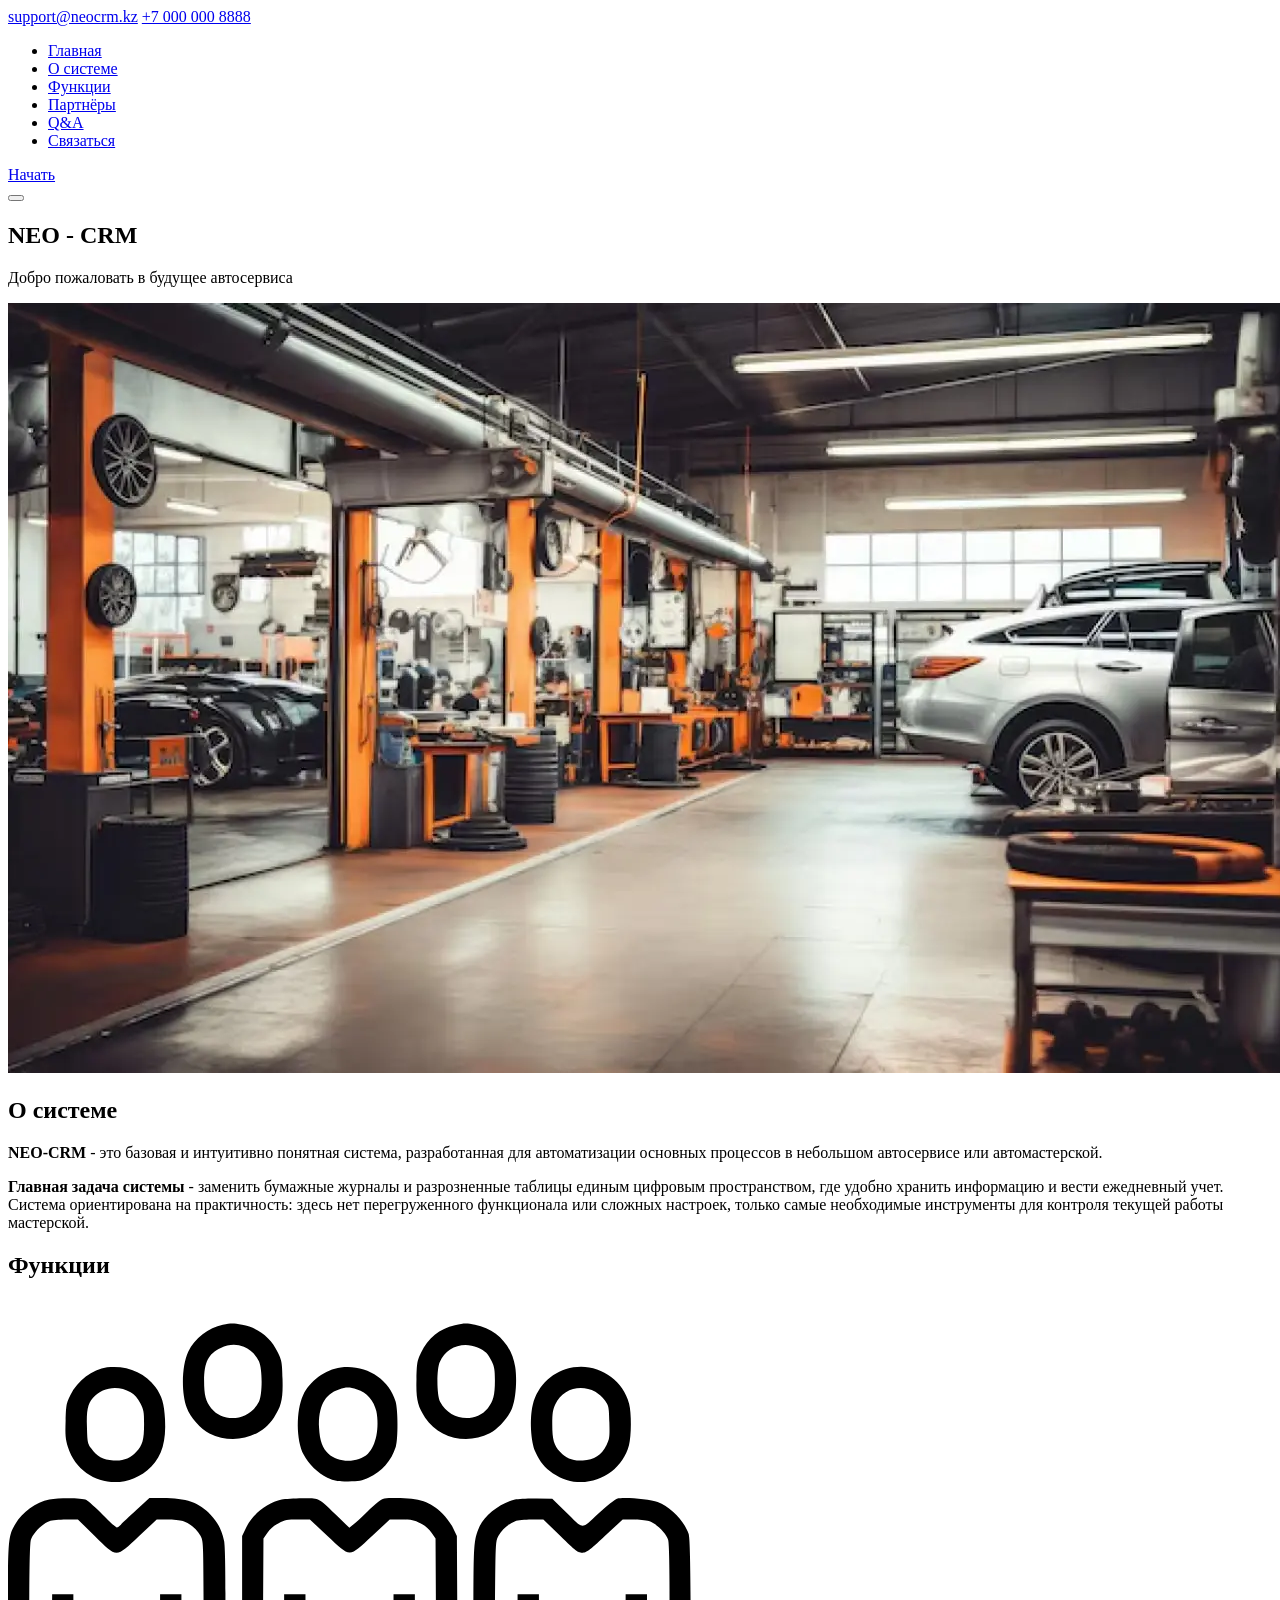
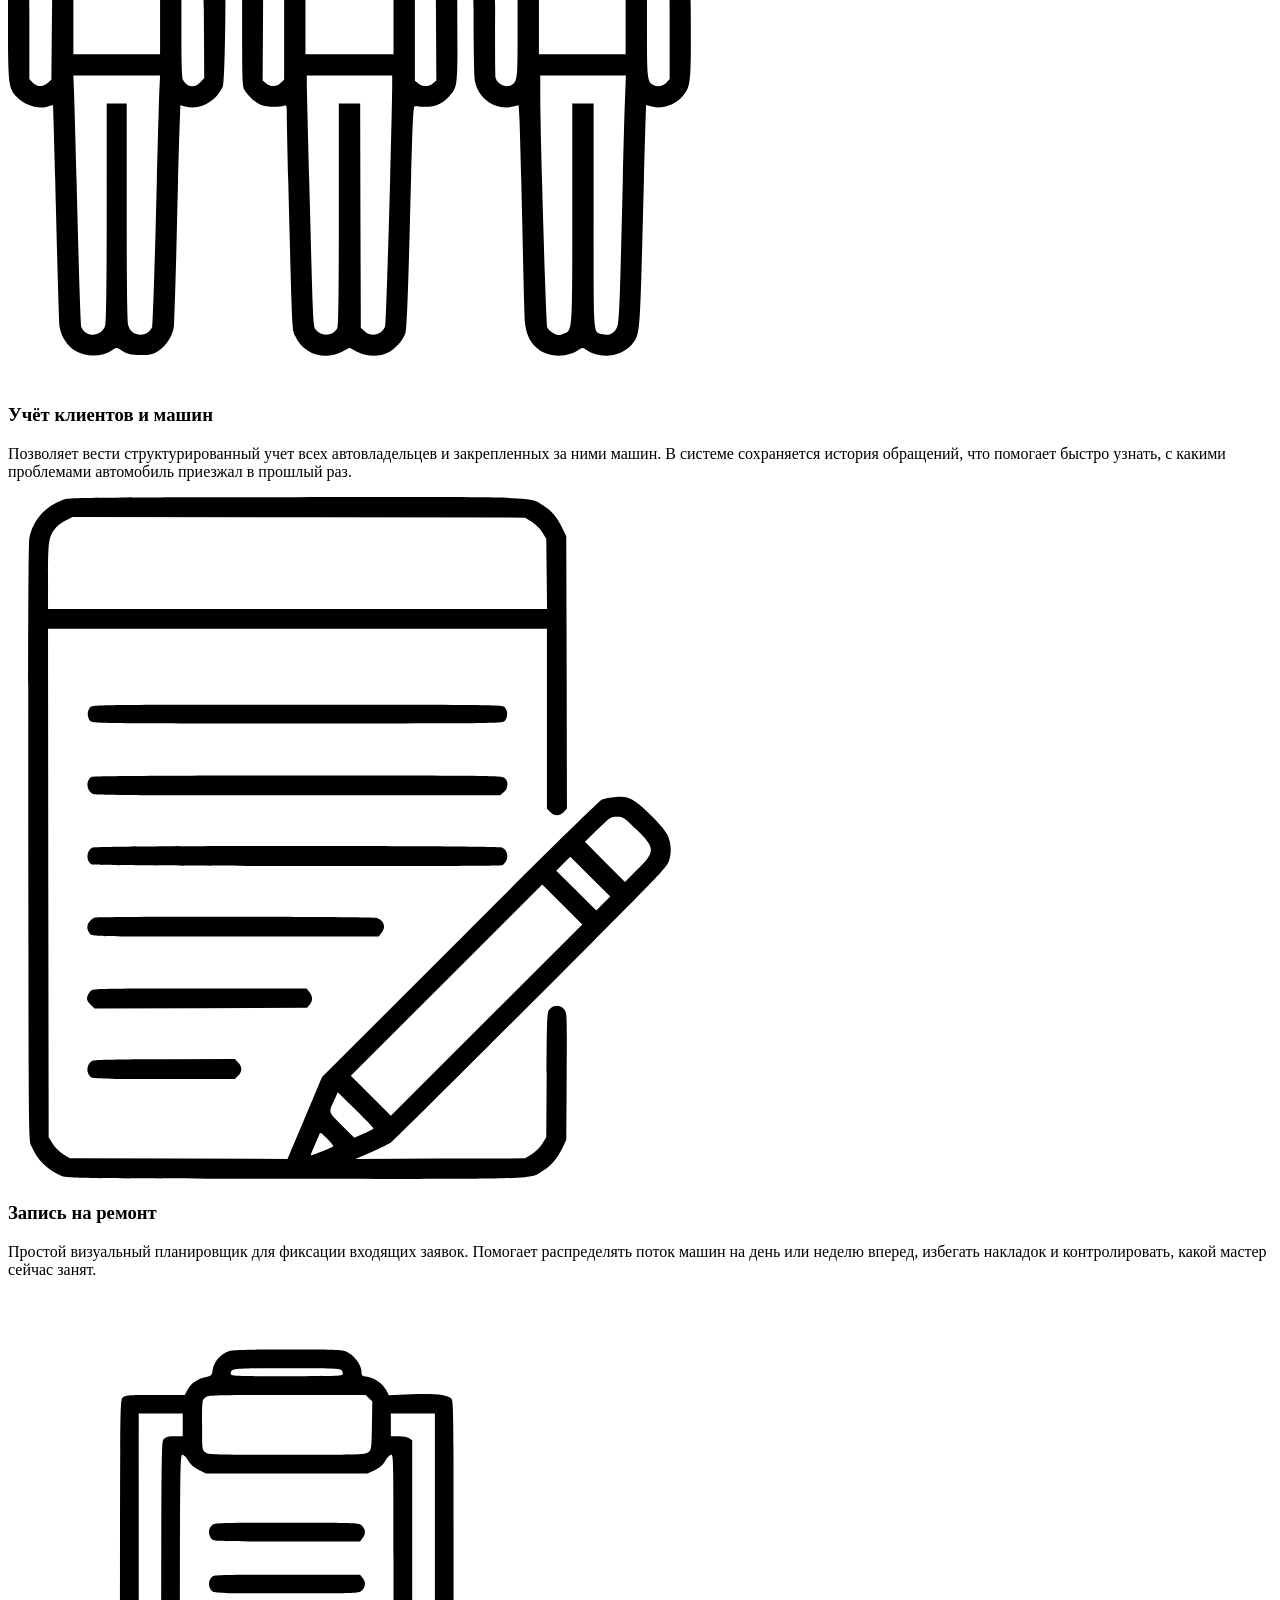
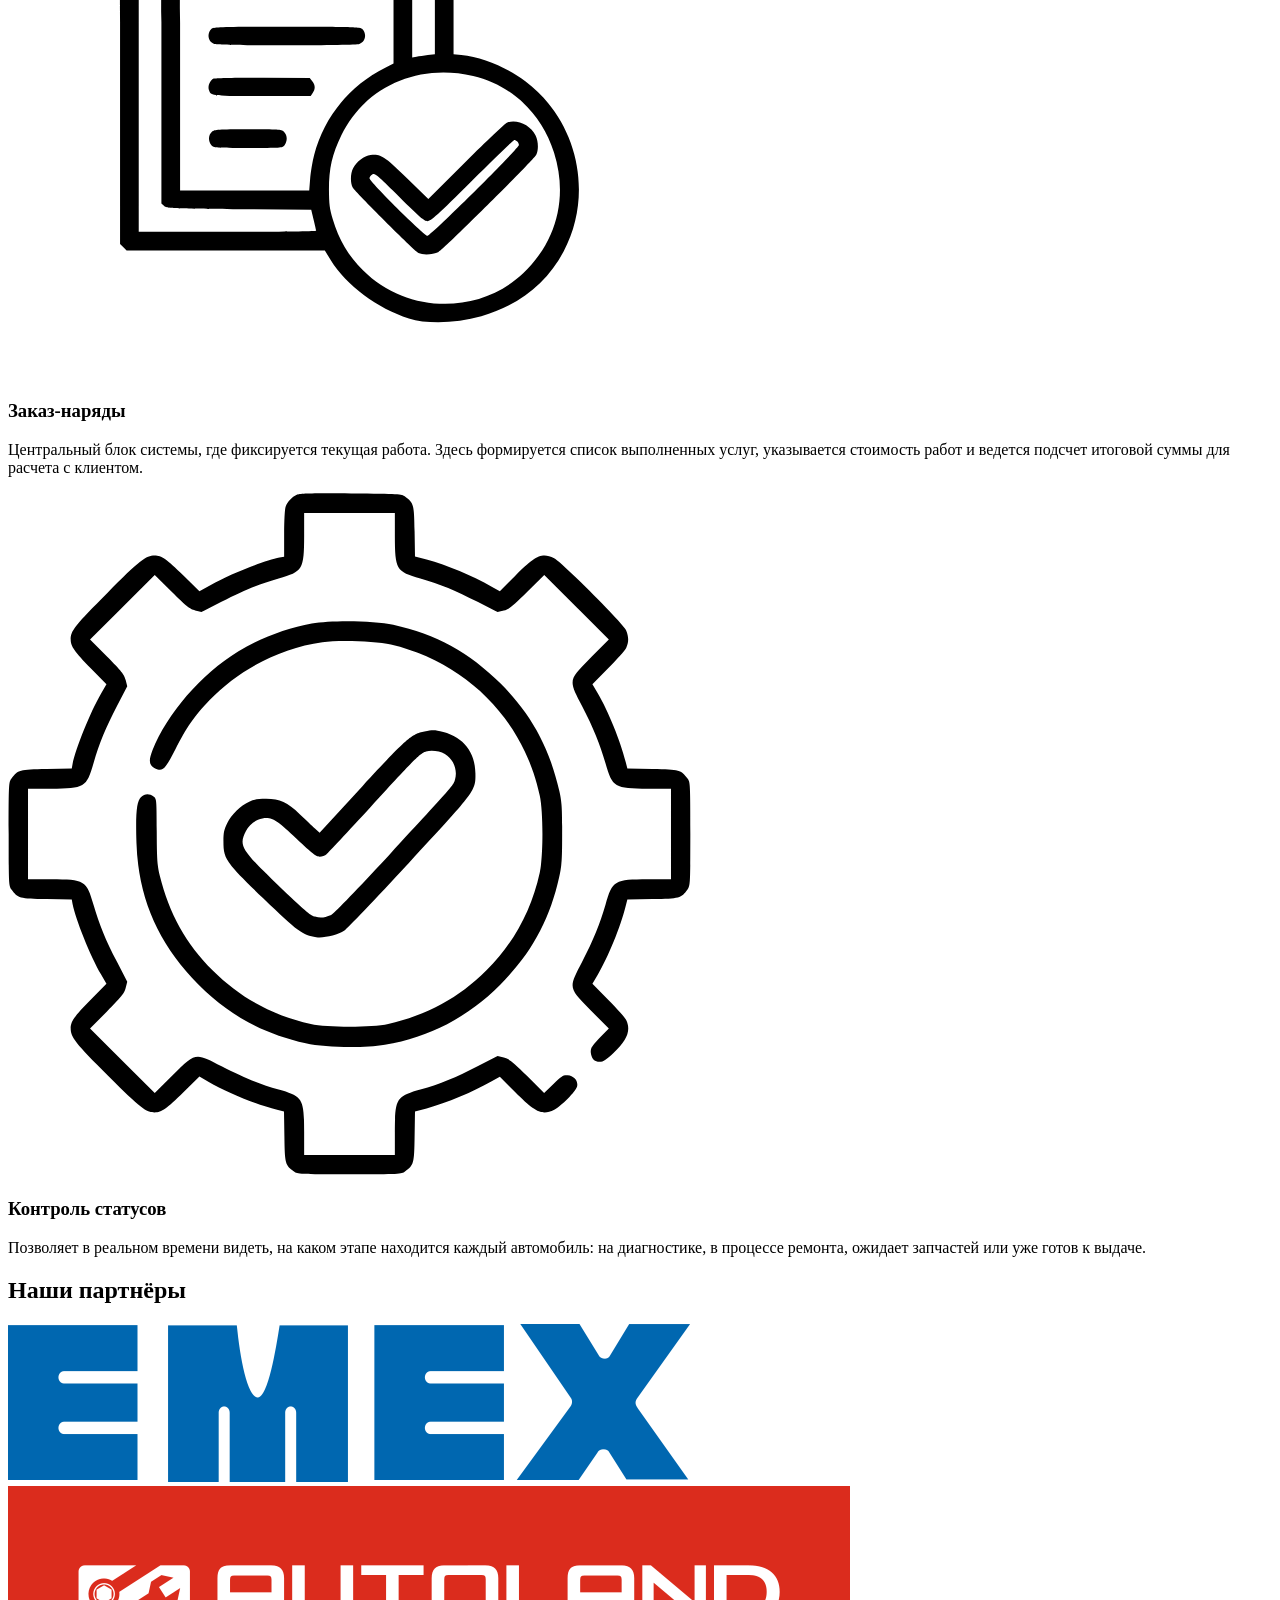
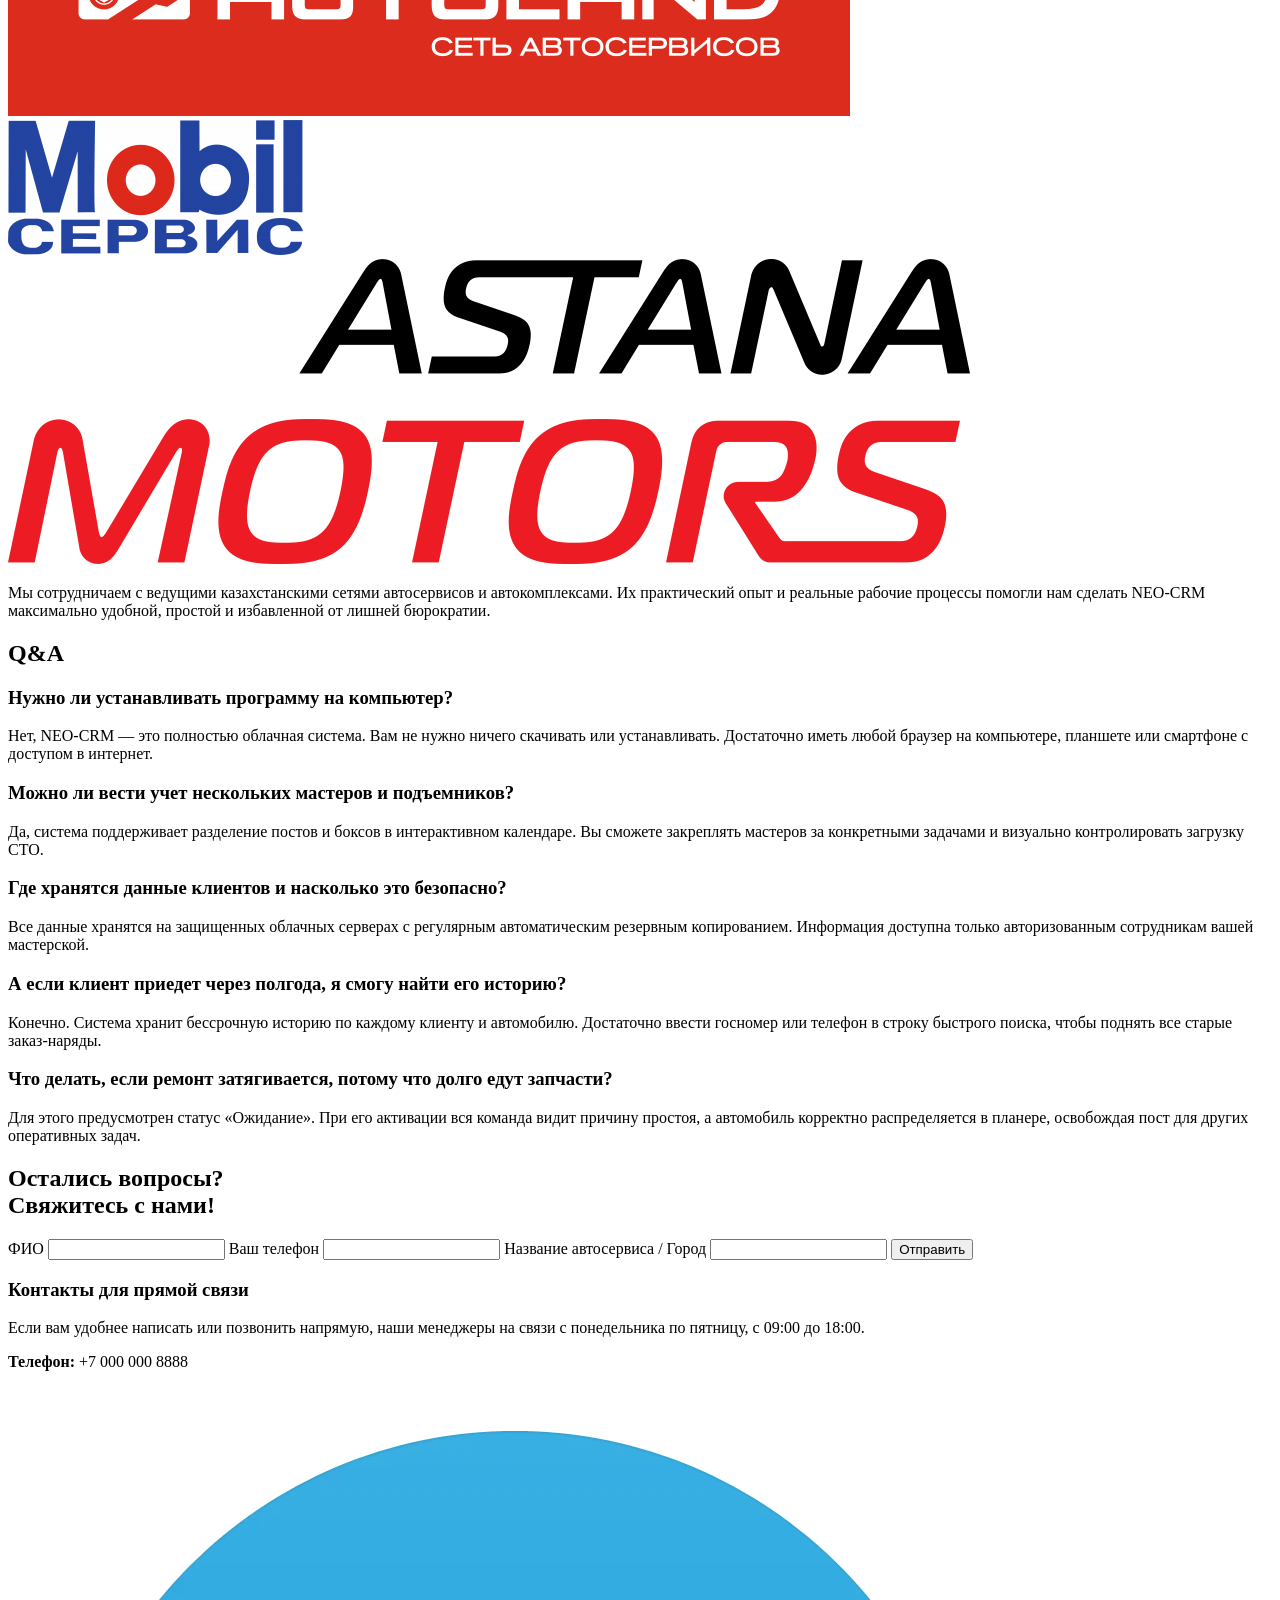
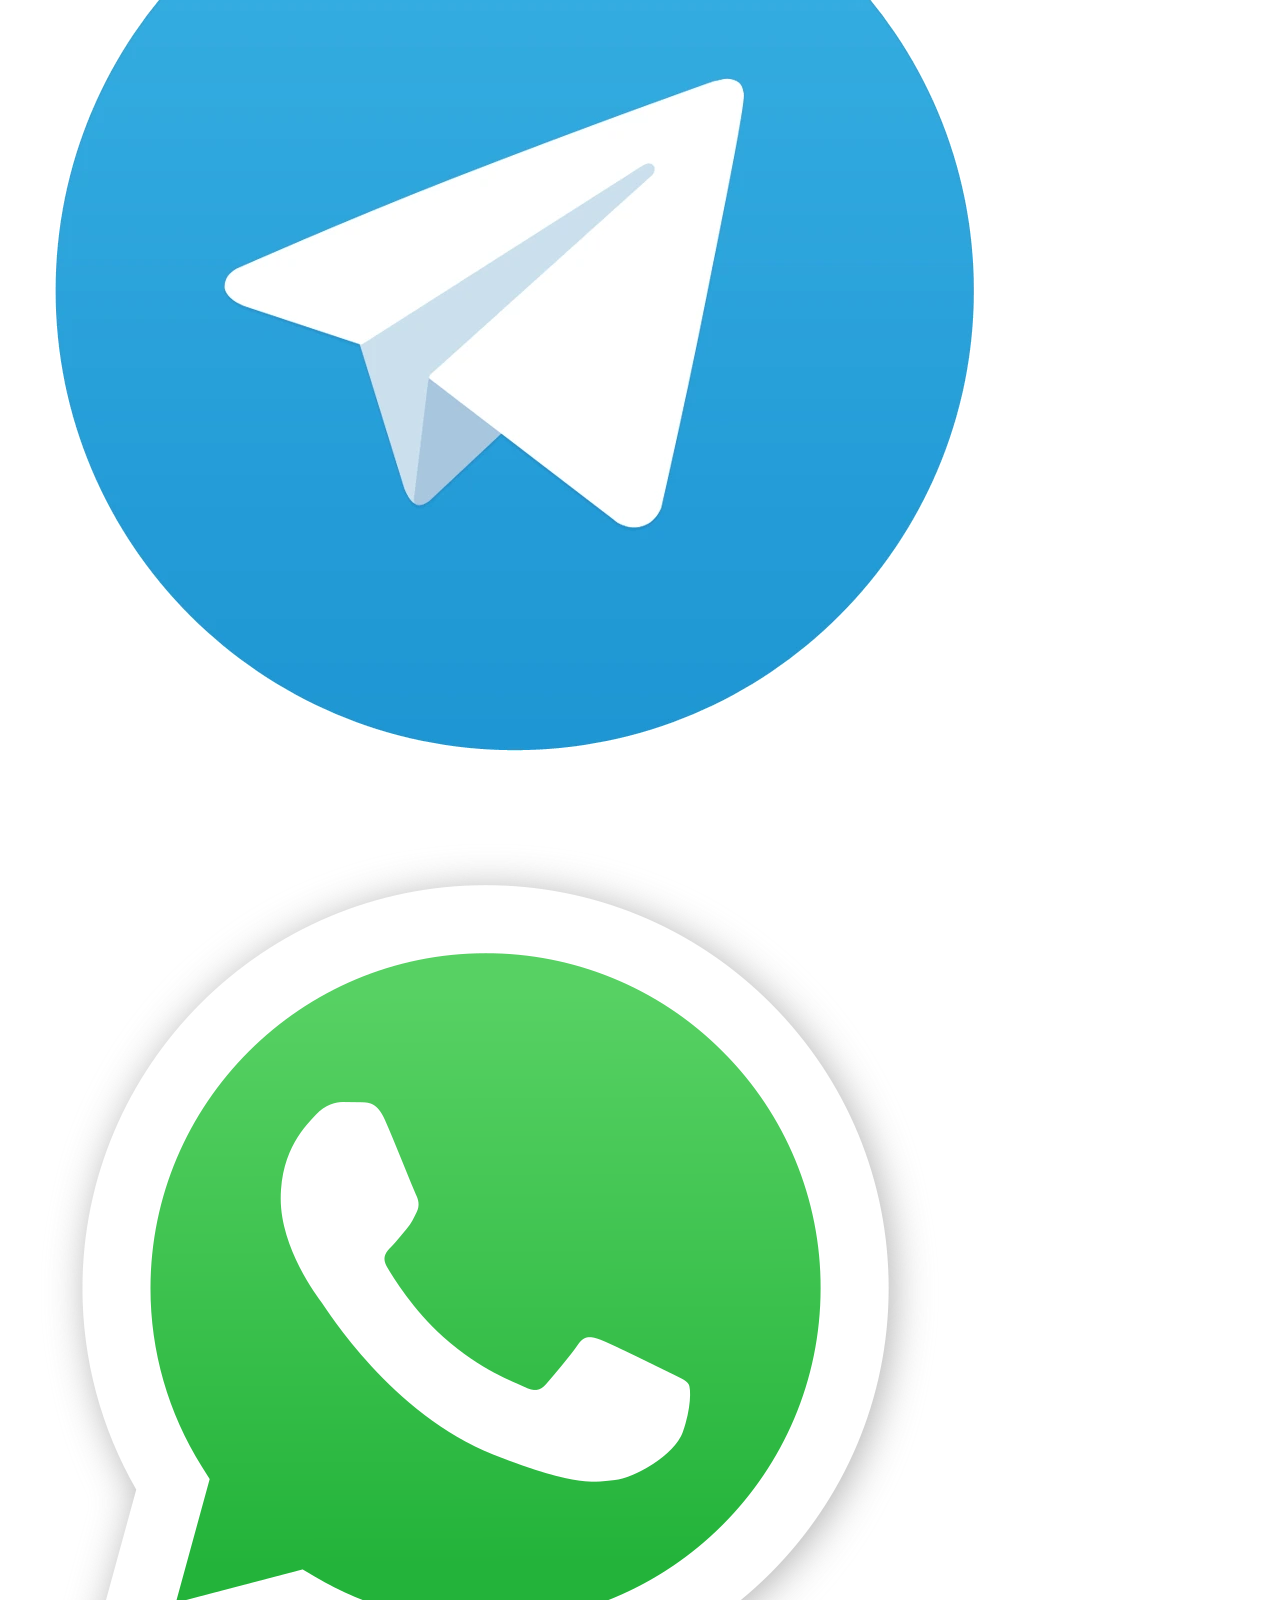
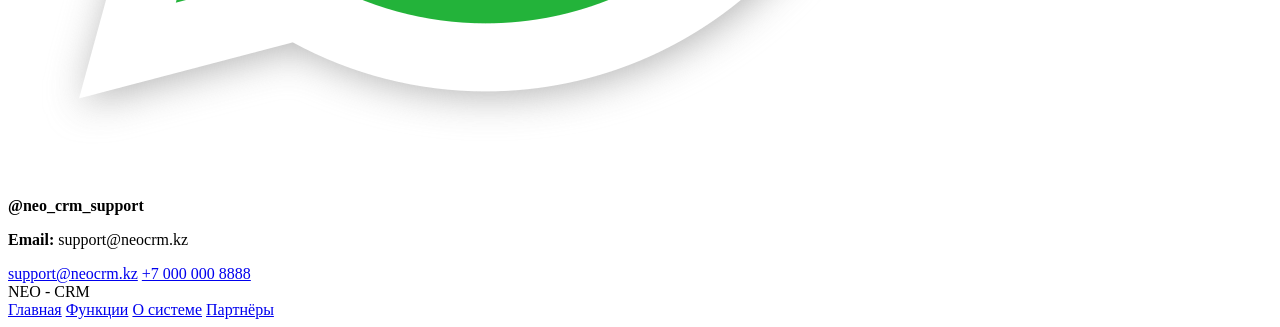
==== index.html @ f83afd7a "HTML-разметка главной страницы" ====
<!DOCTYPE html>
<html lang="ru">
<head>
    <meta charset="UTF-8">
    <meta name="viewport" content="width=device-width, initial-scale=1.0">
    <title>NEO-CRM - Система для автосервиса</title>

</head>
<body class="page">
    
    <header class="header">
        <div class="container header__container">
            <div class="header__contacts">
                <a href="mailto:support@neocrm.kz" class="header__link">support@neocrm.kz</a>
                <a href="tel:+70000008888" class="header__link">+7 000 000 8888</a>
            </div>
            
            <nav class="header__nav">
                <ul class="header__nav-list">
                    <li class="header__nav-item"><a href="#home" class="header__nav-link">Главная</a></li>
                    <li class="header__nav-item"><a href="#about" class="header__nav-link">О системе</a></li>
                    <li class="header__nav-item"><a href="#features" class="header__nav-link">Функции</a></li>
                    <li class="header__nav-item"><a href="#partners" class="header__nav-link">Партнёры</a></li>
                    <li class="header__nav-item"><a href="#faq" class="header__nav-link header__nav-link--active">Q&A</a></li>
                    <li class="header__nav-item"><a href="#contact" class="header__nav-link header__nav-link--active">Связаться</a></li>
                </ul>
            </nav>
            
            <div class="header__action">
                <a href="crm.html" class="button button--primary">Начать</a>
            </div>

            <button class="header__burger" type="button" aria-label="Открыть меню">
                <span class="header__burger-line"></span>
            </button>
        </div>
    </header>

    <main class="main">
        <section id="home" class="hero">
            <div class="hero__wrapper container grid">
                <div class="hero__content">
                    <h1 class="hero__title">NEO - CRM</h1>
                    <p class="hero__subtitle">Добро пожаловать в будущее автосервиса</p>
                </div>
                <div class="hero__image-wrapper">
                    <img src="img/autoservice-image.webp" alt="Интерьер автосервиса" class="hero__image" loading="lazy">
                </div>
            </div>
        </section>

        <section id="about" class="about">
            <div class="container grid">
                <div class="about__content">
                    <h2 class="about__title">О системе</h2>
                    <p class="about__text">
                        <strong>NEO-CRM</strong> - это базовая и интуитивно понятная система, разработанная для автоматизации основных процессов в небольшом автосервисе или автомастерской.
                    </p>
                    <p class="about__text">
                        <strong>Главная задача системы</strong> - заменить бумажные журналы и разрозненные таблицы единым цифровым пространством, где удобно хранить информацию и вести ежедневный учет. Система ориентирована на практичность: здесь нет перегруженного функционала или сложных настроек, только самые необходимые инструменты для контроля текущей работы мастерской.
                    </p>
                </div>
            </div>
        </section>

        <section id="features" class="features">
            <div class="features__header">
                <div class="container grid">
                    <h2 class="features__title">Функции</h2>
                </div>
            </div>
            <div class="features__body">
                <div class="container grid">
                    <div class="features__grid">
                        
                        <article class="feature-card">
                            <div class="feature-card__icon-wrapper">
                                <img src="/img/clients.svg" alt="Иконка клиентов" class="feature-card__icon" loading="lazy">
                            </div>
                            <div class="feature-card__info">
                                <h3 class="feature-card__title">Учёт клиентов и машин</h3>
                                <p class="feature-card__text">Позволяет вести структурированный учет всех автовладельцев и закрепленных за ними машин. В системе сохраняется история обращений, что помогает быстро узнать, с какими проблемами автомобиль приезжал в прошлый раз.</p>
                            </div>
                        </article>

                        <article class="feature-card">
                            <div class="feature-card__icon-wrapper">
                                <img src="/img/sign.svg" alt="Иконка записи" class="feature-card__icon" loading="lazy">
                            </div>
                            <div class="feature-card__info">
                                <h3 class="feature-card__title">Запись на ремонт</h3>
                                <p class="feature-card__text">Простой визуальный планировщик для фиксации входящих заявок. Помогает распределять поток машин на день или неделю вперед, избегать накладок и контролировать, какой мастер сейчас занят.</p>
                            </div>
                        </article>

                        <article class="feature-card">
                            <div class="feature-card__icon-wrapper">
                                <img src="/img/order.svg" alt="Иконка документов" class="feature-card__icon" loading="lazy">
                            </div>
                            <div class="feature-card__info">
                                <h3 class="feature-card__title">Заказ-наряды</h3>
                                <p class="feature-card__text">Центральный блок системы, где фиксируется текущая работа. Здесь формируется список выполненных услуг, указывается стоимость работ и ведется подсчет итоговой суммы для расчета с клиентом.</p>
                            </div>
                        </article>

                        <article class="feature-card">
                            <div class="feature-card__icon-wrapper">
                                <img src="/img/control.svg" alt="Иконка статусов" class="feature-card__icon" loading="lazy">
                            </div>
                            <div class="feature-card__info">
                                <h3 class="feature-card__title">Контроль статусов</h3>
                                <p class="feature-card__text">Позволяет в реальном времени видеть, на каком этапе находится каждый автомобиль: на диагностике, в процессе ремонта, ожидает запчастей или уже готов к выдаче.</p>
                            </div>
                        </article>

                    </div>
                </div>
            </div>
        </section>

        <section id="partners" class="partners">
            <div class="container grid">
                <div class="partners__content">
                    <h2 class="partners__title">Наши партнёры</h2>
                    <div class="partners__logos">
                        <div class="partners__logo-wrapper">
                            <img src="img/emex_logo.webp" alt="EMEX" class="partners__logo" loading="lazy">
                        </div>
                        <div class="partners__logo-wrapper">
                            <img src="img/autoland_logo.webp" alt="AUTOLAND" class="partners__logo" loading="lazy">
                        </div>
                        <div class="partners__logo-wrapper">
                            <img src="img/mobil_logo.webp" alt="Mobil Сервис" class="partners__logo" loading="lazy">
                        </div>
                        <div class="partners__logo-wrapper">
                            <img src="img/astana_logo.webp" alt="Astana Motors" class="partners__logo" loading="lazy">
                        </div>
                    </div>
                    <p class="partners__text">Мы сотрудничаем с ведущими казахстанскими сетями автосервисов и автокомплексами. Их практический опыт и реальные рабочие процессы помогли нам сделать NEO-CRM максимально удобной, простой и избавленной от лишней бюрократии.</p>
                </div>
            </div>
        </section>

        <section id="faq" class="faq">
            <div class="container grid">
                <aside class="faq__sidebar">
                    <h2 class="faq__title">Q&A</h2>
                </aside>
                <div class="faq__content">
                    <div class="faq__list">
                        
                        <article class="faq-item">
                            <div class="faq-item__trigger">
                                <h3 class="faq-item__question">Нужно ли устанавливать программу на компьютер?</h3>
                                <span class="faq-item__icon"></span>
                            </div>
                            <div class="faq-item__answer-wrapper">
                                <p class="faq-item__answer">Нет, NEO-CRM — это полностью облачная система. Вам не нужно ничего скачивать или устанавливать. Достаточно иметь любой браузер на компьютере, планшете или смартфоне с доступом в интернет.</p>
                            </div>
                        </article>

                        <article class="faq-item">
                            <div class="faq-item__trigger">
                                <h3 class="faq-item__question">Можно ли вести учет нескольких мастеров и подъемников?</h3>
                                <span class="faq-item__icon"></span>
                            </div>
                            <div class="faq-item__answer-wrapper">
                                <p class="faq-item__answer">Да, система поддерживает разделение постов и боксов в интерактивном календаре. Вы сможете закреплять мастеров за конкретными задачами и визуально контролировать загрузку СТО.</p>
                            </div>
                        </article>

                        <article class="faq-item">
                            <div class="faq-item__trigger">
                                <h3 class="faq-item__question">Где хранятся данные клиентов и насколько это безопасно?</h3>
                                <span class="faq-item__icon"></span>
                            </div>
                            <div class="faq-item__answer-wrapper">
                                <p class="faq-item__answer">Все данные хранятся на защищенных облачных серверах с регулярным автоматическим резервным копированием. Информация доступна только авторизованным сотрудникам вашей мастерской.</p>
                            </div>
                        </article>

                        <article class="faq-item">
                            <div class="faq-item__trigger">
                                <h3 class="faq-item__question">А если клиент приедет через полгода, я смогу найти его историю?</h3>
                                <span class="faq-item__icon"></span>
                            </div>
                            <div class="faq-item__answer-wrapper">
                                <p class="faq-item__answer">Конечно. Система хранит бессрочную историю по каждому клиенту и автомобилю. Достаточно ввести госномер или телефон в строку быстрого поиска, чтобы поднять все старые заказ-наряды.</p>
                            </div>
                        </article>

                        <article class="faq-item">
                            <div class="faq-item__trigger">
                                <h3 class="faq-item__question">Что делать, если ремонт затягивается, потому что долго едут запчасти?</h3>
                                <span class="faq-item__icon"></span>
                            </div>
                            <div class="faq-item__answer-wrapper">
                                <p class="faq-item__answer">Для этого предусмотрен статус «Ожидание». При его активации вся команда видит причину простоя, а автомобиль корректно распределяется в планере, освобождая пост для других оперативных задач.</p>
                            </div>
                        </article>

                    </div>
                </div>
            </div>
        </section>

        <section id="contact" class="contact">
            <div class="container grid">
                <div class="contact__form-wrapper">
                    <h2 class="contact__title">Остались вопросы?<br>Свяжитесь с нами!</h2>
                    <form class="form" action="#" method="POST">
                        <label class="form__label">
                            <span class="form__label-text">ФИО</span>
                            <input type="text" class="form__input" name="name" required>
                        </label>
                        <label class="form__label">
                            <span class="form__label-text">Ваш телефон</span>
                            <input type="tel" class="form__input" name="phone" required>
                        </label>
                        <label class="form__label">
                            <span class="form__label-text">Название автосервиса / Город</span>
                            <input type="text" class="form__input" name="company" required>
                        </label>
                        <button class="button button--submit" type="submit">Отправить</button>
                    </form>
                </div>
                <aside class="contact__info">
                    <h3 class="contact__info-title">Контакты для прямой связи</h3>
                    <p class="contact__info-text">Если вам удобнее написать или позвонить напрямую, наши менеджеры на связи с понедельника по пятницу, с 09:00 до 18:00.</p>
                    
                    <div class="contact__details">
                        <p class="contact__detail-item"><strong>Телефон:</strong> +7 000 000 8888</p>
                        <div class="contact__socials">
                            <div class="contact__social-icon-wrapper">
                                <img src="img/telegram_logo.webp" alt="Telegram" class="contact__social-icon" loading="lazy">
                            </div>
                            <div class="contact__social-icon-wrapper">
                                <img src="img/whatsapp_logo.webp" alt="WhatsApp" class="contact__social-icon" loading="lazy">
                            </div>
                        </div>
                        <p class="contact__detail-item"><strong>@neo_crm_support</strong></p>
                        <p class="contact__detail-item mt-custom"><strong>Email:</strong> support@neocrm.kz</p>
                    </div>
                </aside>
            </div>
        </section>
    </main>

    <footer class="footer">
        <div class="container footer__container">
            <div class="footer__contacts">
                <a href="mailto:support@neocrm.kz" class="footer__link">support@neocrm.kz</a>
                <a href="tel:+70000008888" class="footer__link">+7 000 000 8888</a>
            </div>
            <div class="footer__logo">
                NEO - CRM
            </div>
            <nav class="footer__nav">
                <a href="#home" class="footer__nav-link">Главная</a>
                <a href="#features" class="footer__nav-link">Функции</a>
                <a href="#about" class="footer__nav-link">О системе</a>
                <a href="#partners" class="footer__nav-link">Партнёры</a>
            </nav>
        </div>
    </footer>


</body>
</html>
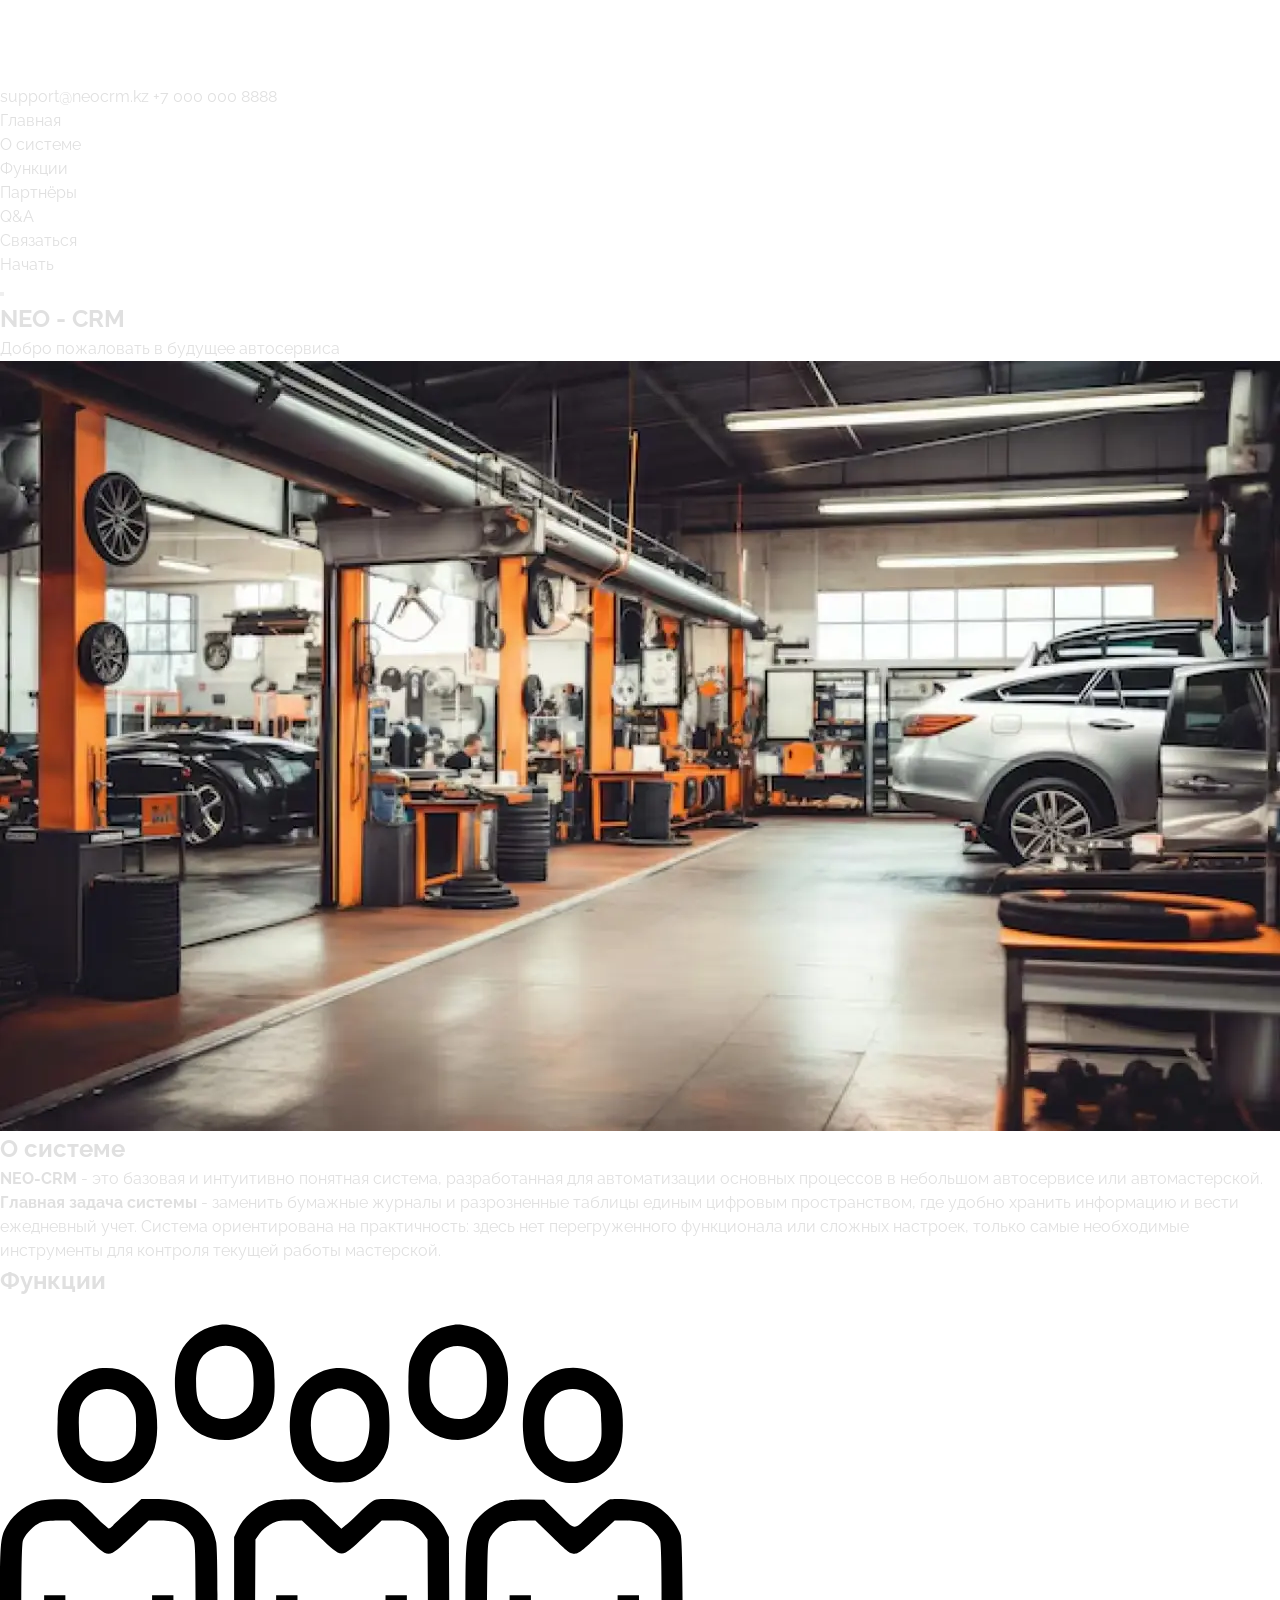
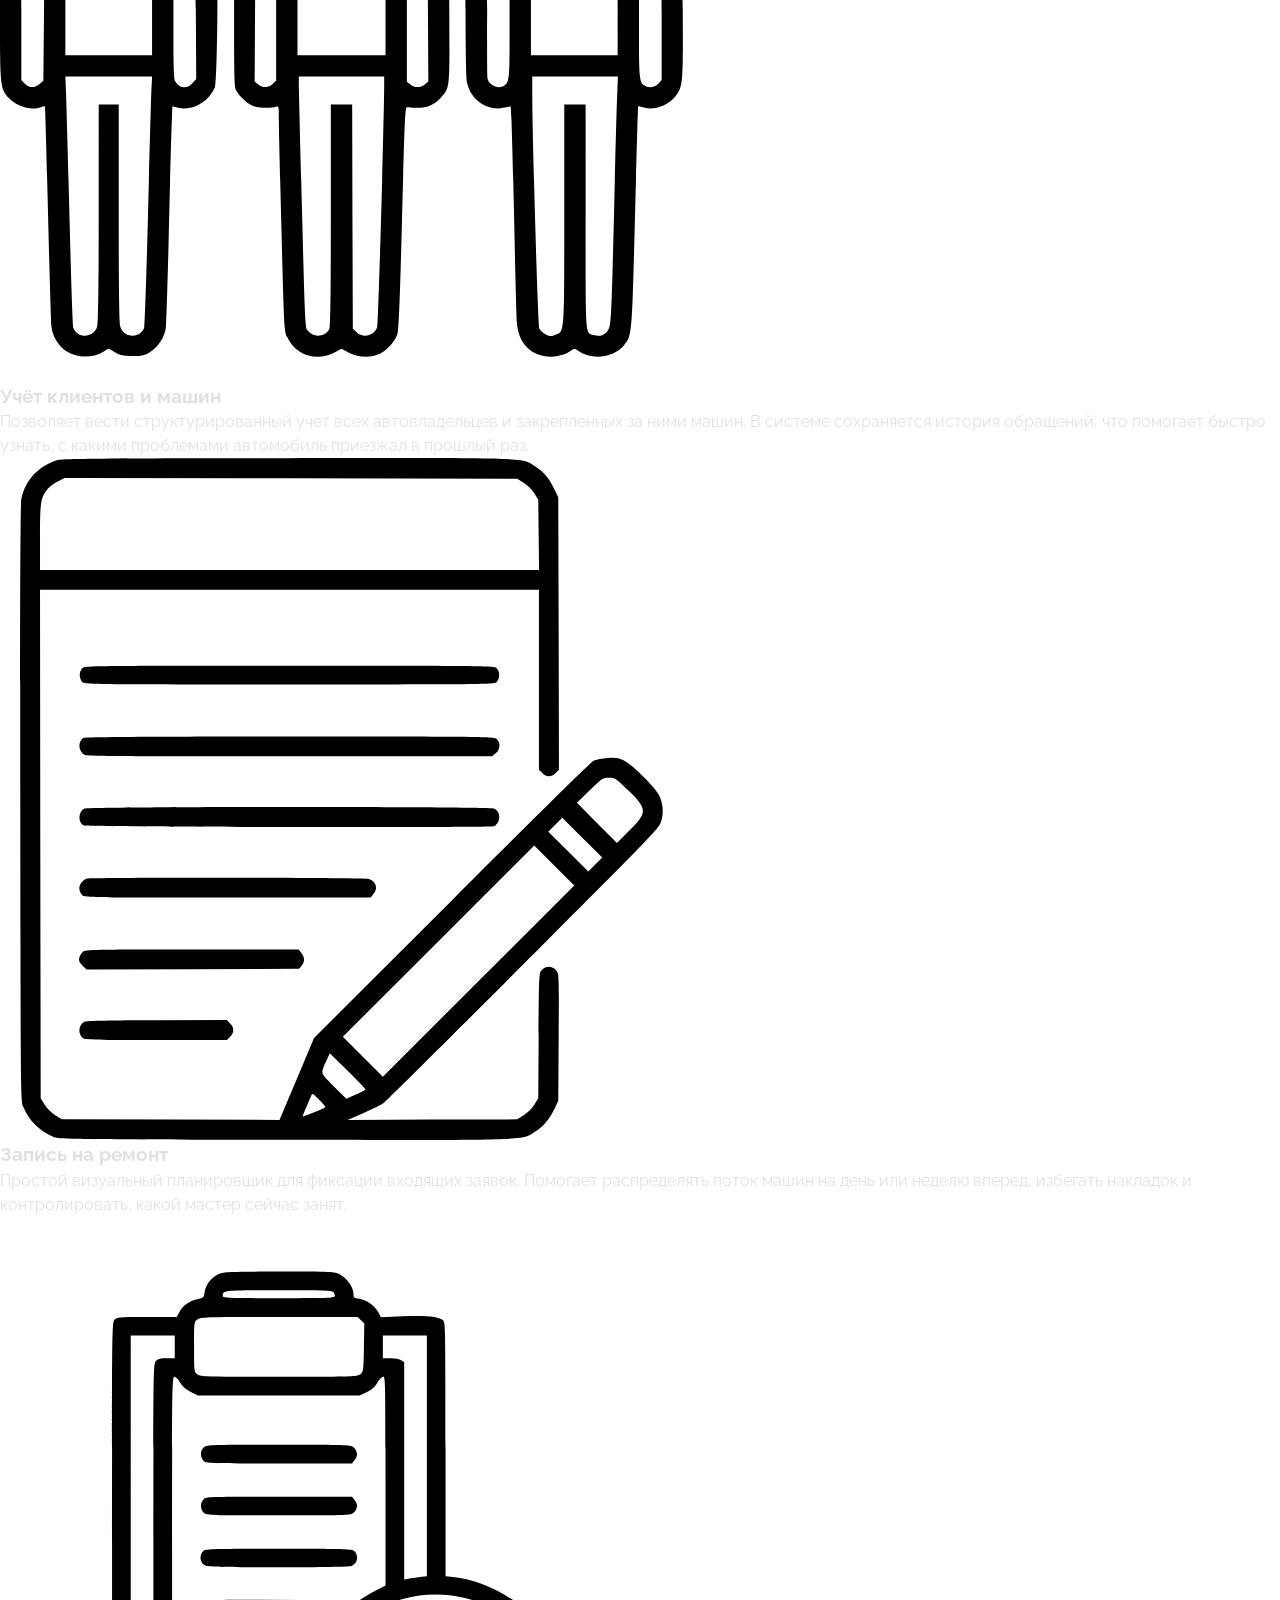
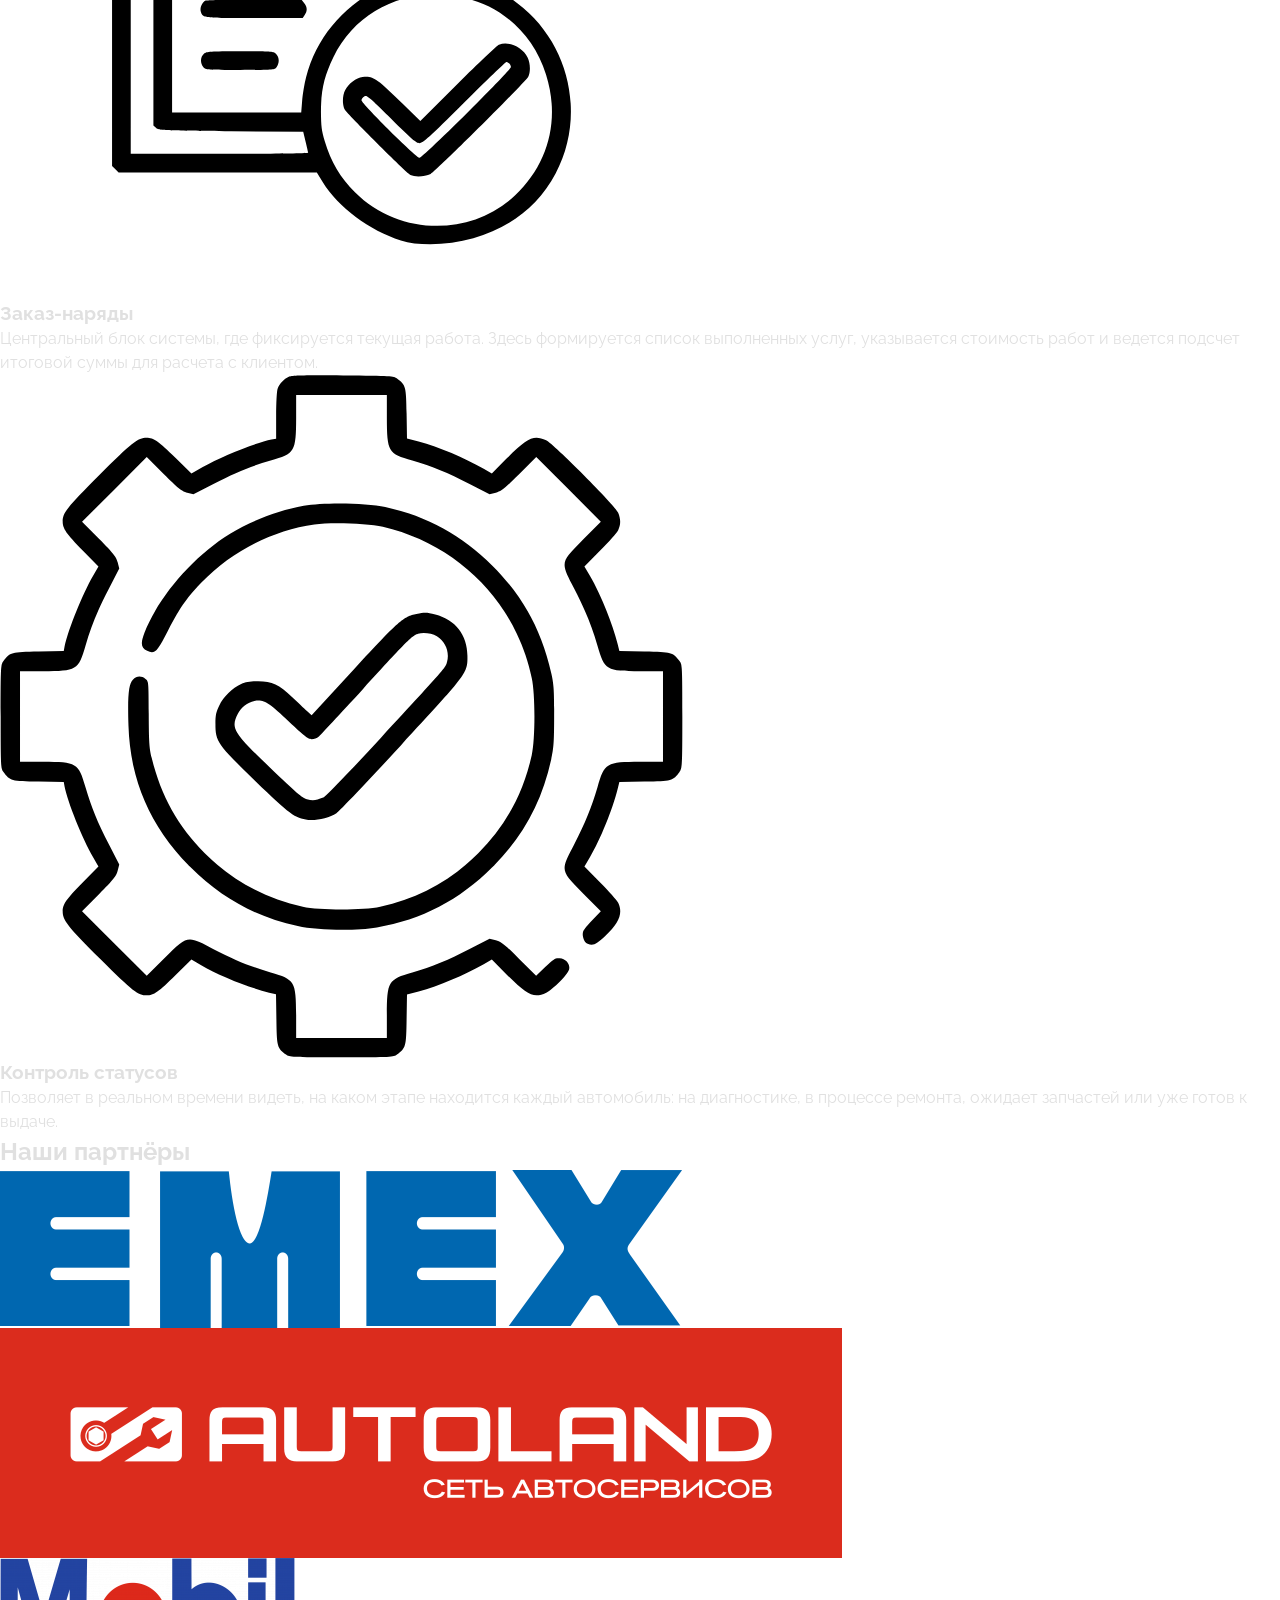
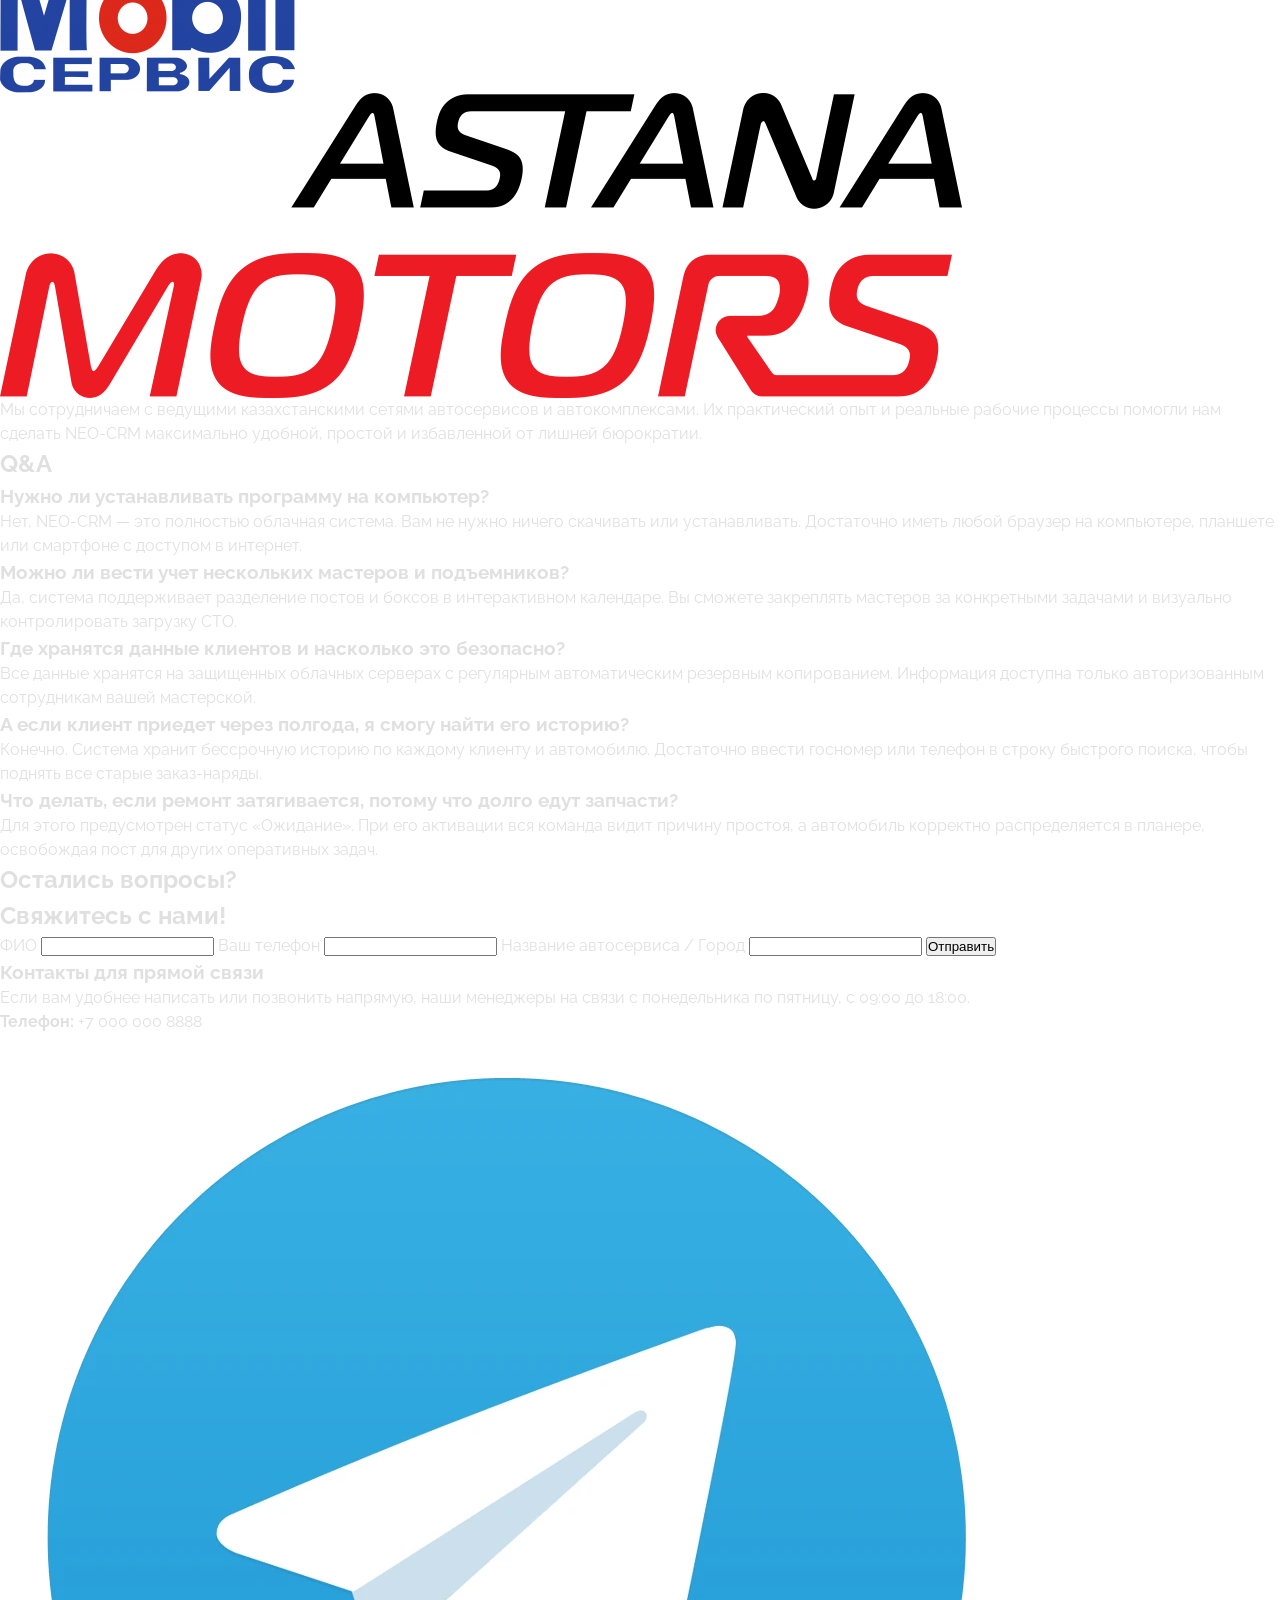
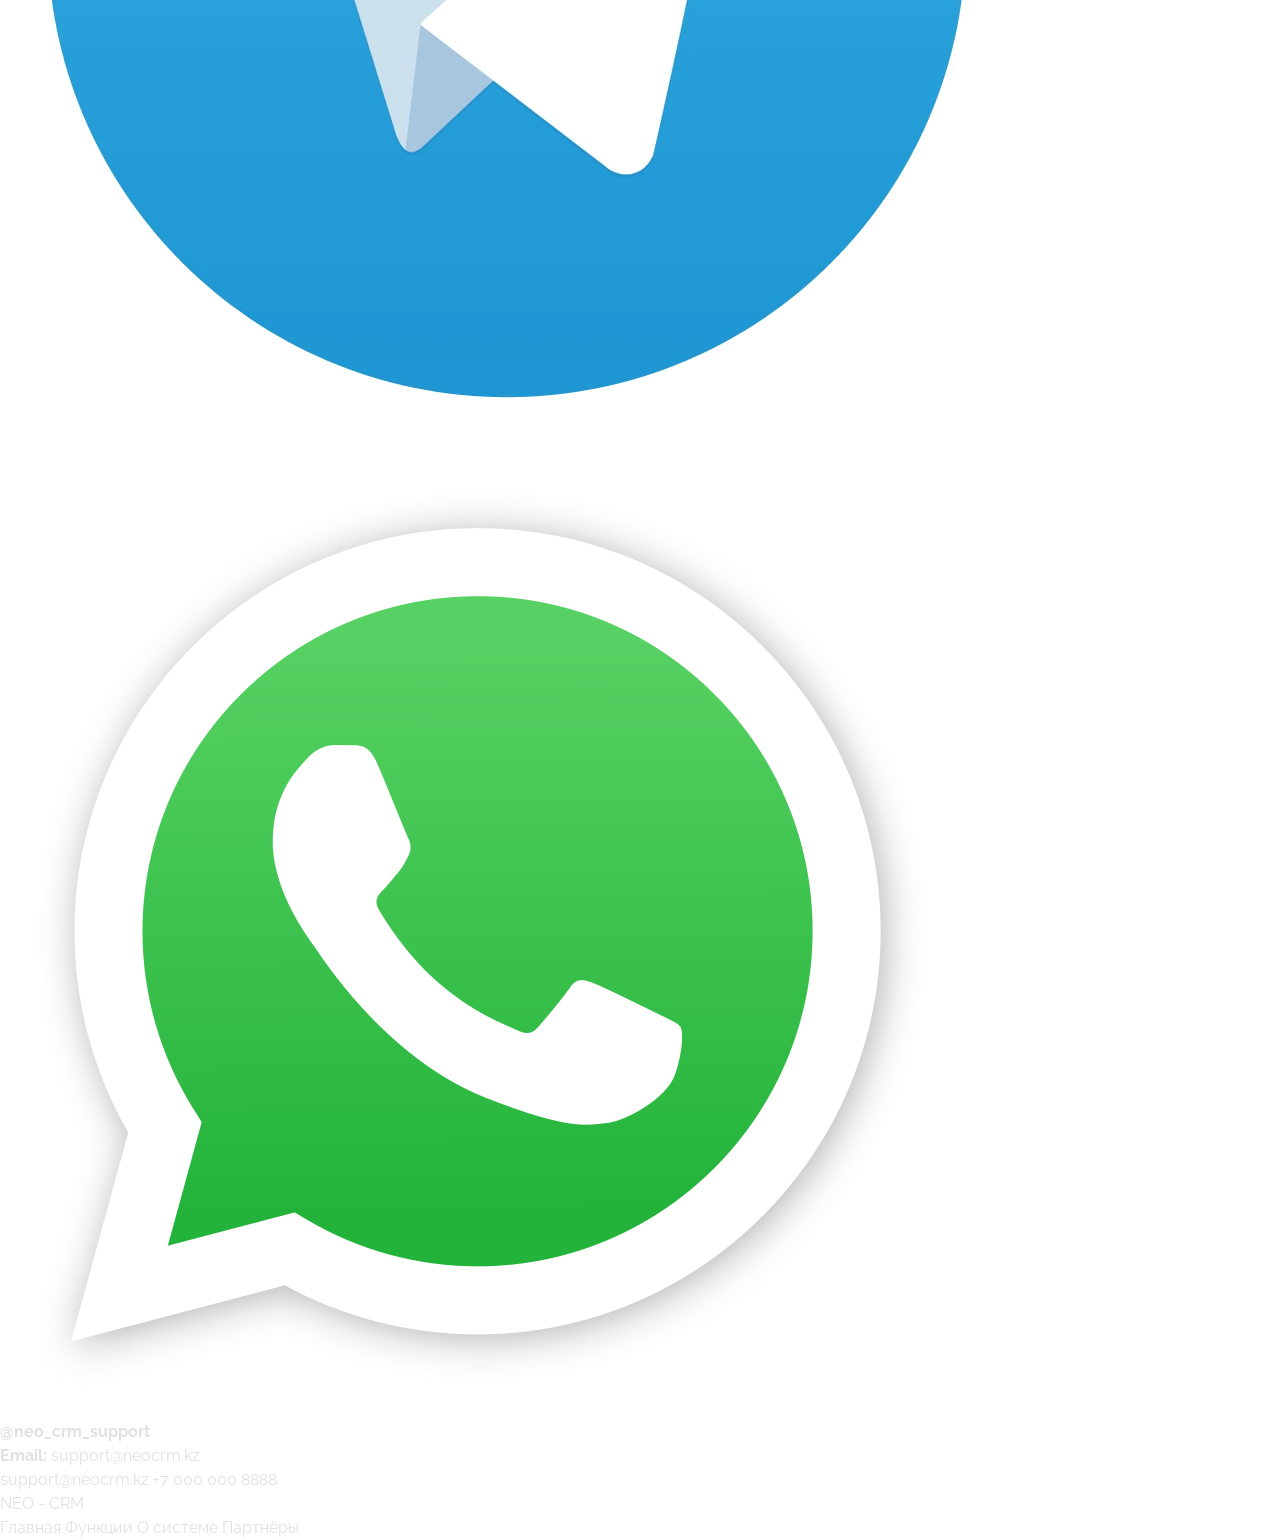
==== commit e0db0b76: "настройка базовых стилей:переменные,сброс, подключение шрифта через Google Fonts URL" ====
--- a/index.html
+++ b/index.html
@@ -4,7 +4,8 @@
     <meta charset="UTF-8">
     <meta name="viewport" content="width=device-width, initial-scale=1.0">
     <title>NEO-CRM - Система для автосервиса</title>
-
+    <link href="https://fonts.googleapis.com/css2?family=Raleway:ital,wght@0,100..900;1,100..900&display=swap" rel="stylesheet">
+    <link rel="stylesheet" href="css/style.css">
 </head>
 <body class="page">
     
--- a/css/style.css
+++ b/css/style.css
@@ -0,0 +1,56 @@
+:root {
+    --color-primary: #D47A26;
+    --color-primary-hover: #b86920;
+    --color-primary-light: #F39343;
+    --color-bg-dark: #2A2A2A;
+    --color-bg-darker: #1C1C1C;
+    --color-bg-brown: #48250A;
+    --color-bg-black: #111111;
+    --color-white: #FFFFFF;
+    --color-text-main: #E0E0E0;
+    --color-text-dark: #222222;
+    
+    --font-main: "Raleway", sans-serif;
+    
+    --grid-columns: 12;
+    --grid-gap: 20px;
+    --header-height: 85px;
+}
+
+*, *::before, *::after {
+    box-sizing: border-box;
+    margin: 0;
+    padding: 0;
+}
+
+html {
+    scroll-behavior: smooth;
+}
+
+body.page {
+    font-family: var(--font-main);
+    color: var(--color-text-main);
+    background-color: var(--color-white);
+    line-height: 1.5;
+    padding-top: var(--header-height); 
+}
+
+body.page--lock {
+    overflow: hidden; 
+}
+
+a {
+    text-decoration: none;
+    color: inherit;
+    transition: color 0.3s ease, opacity 0.3s ease;
+}
+
+ul {
+    list-style: none;
+}
+
+img {
+    max-width: 100%;
+    height: auto;
+    display: block;
+}
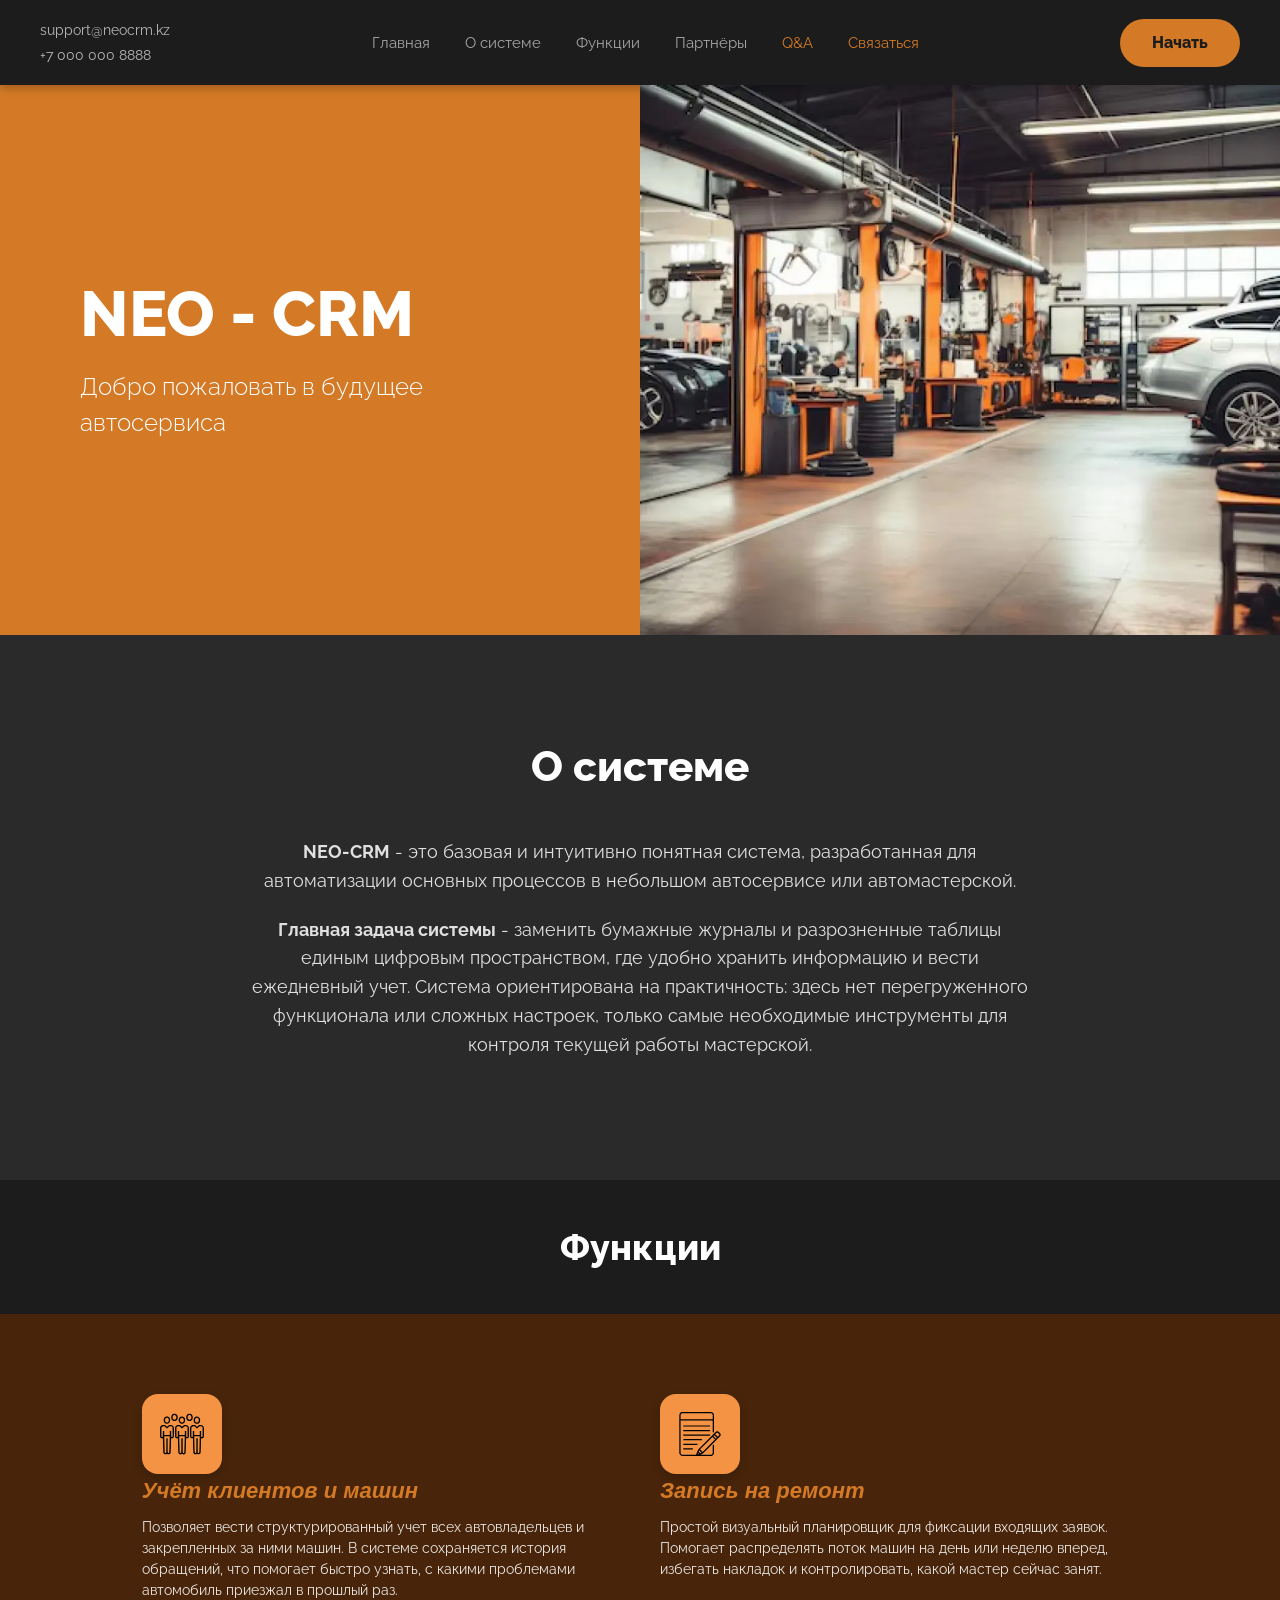
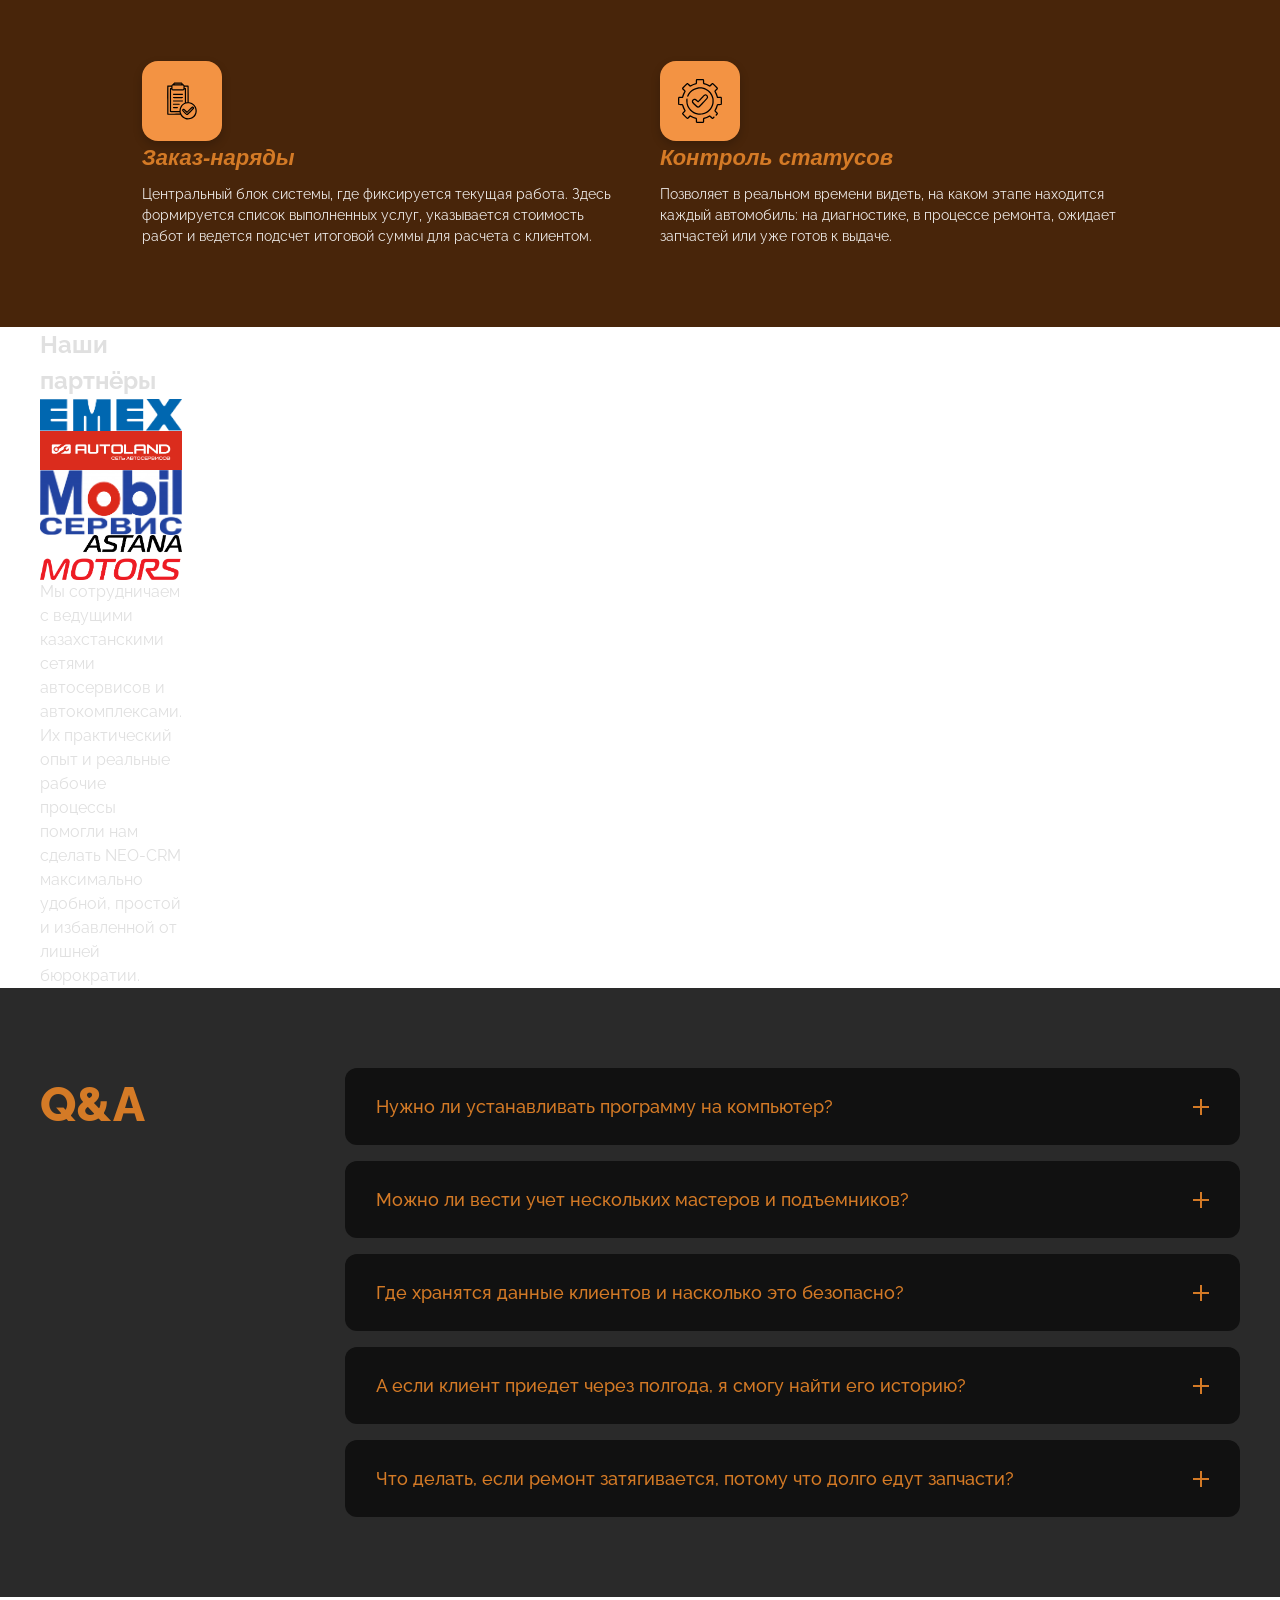
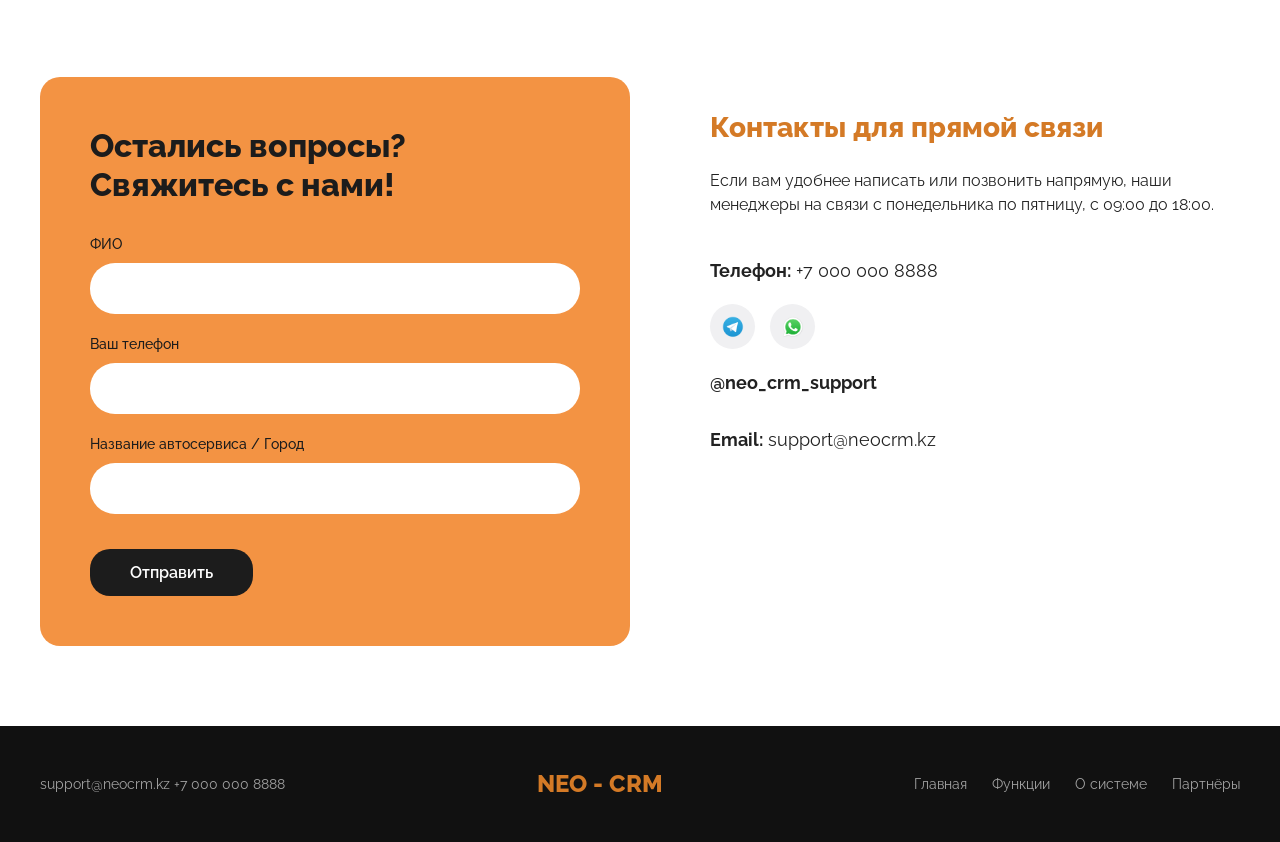
==== commit 3c375187: "feat(js):подключение js в html, реализация бургер-меню и раскрывающихся блоков в секции FAQ" ====
--- a/index.html
+++ b/index.html
@@ -265,6 +265,7 @@
         </div>
     </footer>
 
-
+    <script src="js/script.js"></script>
+    
 </body>
 </html>
--- a/css/style.css
+++ b/css/style.css
@@ -53,4 +53,596 @@
     max-width: 100%;
     height: auto;
     display: block;
-}+}
+
+
+.container {
+    max-width: 1920px;
+    margin: 0 auto;
+    padding: 0 40px;
+}
+
+.grid {
+    display: grid;
+    grid-template-columns: repeat(var(--grid-columns), 1fr);
+    gap: var(--grid-gap);
+}
+
+
+.button {
+    display: inline-block;
+    padding: 12px 32px;
+    border: none;
+    border-radius: 25px;
+    font-weight: 600;
+    cursor: pointer;
+    transition: transform 0.2s ease, background-color 0.3s ease, box-shadow 0.3s ease;
+    font-family: var(--font-main);
+}
+
+.button--primary {
+    font-weight:800;
+    background-color: var(--color-primary);
+    color: var(--color-bg-darker);
+}
+
+.button--primary:hover {
+    background-color: var(--color-primary-hover);
+    transform: translateY(-2px);
+    box-shadow: 0 4px 15px rgba(212, 122, 38, 0.4);
+}
+
+.button--submit {
+    background-color: var(--color-bg-darker);
+    color: var(--color-white);
+    border-radius: 20px;
+    padding: 14px 40px;
+    font-size: 16px;
+    margin-top: 15px;
+}
+
+.button--submit:hover {
+    background-color: var(--color-bg-dark);
+    transform: translateY(-2px);
+    box-shadow: 0 4px 12px rgba(0, 0, 0, 0.2);
+}
+
+
+.header {
+    position: fixed;
+    top: 0;
+    left: 0;
+    right: 0;
+    height: var(--header-height);
+    background-color: var(--color-bg-darker);
+    color: var(--color-text-main);
+    z-index: 1000;
+    display: flex;
+    align-items: center;
+    box-shadow: 0 2px 10px rgba(0, 0, 0, 0.3);
+}
+
+.header__container {
+    width: 100%;
+    display: flex;
+    justify-content: space-between;
+    align-items: center;
+}
+
+
+.header__contacts {
+    display: flex;
+    flex-direction: column;
+    align-items: flex-start;
+    gap: 4px;
+    font-size: 14px;
+}
+
+.header__link {
+    display: inline-block;
+    opacity: 0.8;
+}
+
+.header__link:hover {
+    opacity: 1;
+    color: var(--color-primary);
+}
+
+.header__nav {
+    display: flex;
+    justify-content: center;
+    align-items: center;
+}
+
+.header__nav-list {
+    display: flex;
+    gap: 35px;
+}
+
+.header__nav-link {
+    font-size: 15px;
+    opacity: 0.7;
+    position: relative;
+    padding: 6px 0;
+}
+
+.header__nav-link:hover {
+    opacity: 1;
+    color: var(--color-primary);
+}
+
+.header__nav-link--active {
+    color: var(--color-primary);
+    opacity: 1;
+}
+.header__nav-link--active:hover {
+    color: var(--color-primary-light);
+}
+
+
+.header__nav-link::after {
+    content: '';
+    position: absolute;
+    bottom: 0;
+    left: 0;
+    width: 0;
+    height: 2px;
+    background-color: var(--color-primary);
+    transition: width 0.3s ease;
+}
+
+.header__nav-link:hover::after {
+    width: 100%;
+}
+
+.header__action {
+    display: flex;
+    justify-content: flex-end;
+}
+
+
+.header__burger {
+    display: none;
+    position: relative;
+    width: 30px;
+    height: 20px;
+    background: none;
+    border: none;
+    cursor: pointer;
+    z-index: 1001;
+}
+
+.header__burger-line,
+.header__burger::before,
+.header__burger::after {
+    content: '';
+    position: absolute;
+    left: 0;
+    width: 100%;
+    height: 2px;
+    background-color: var(--color-white);
+    transition: all 0.3s ease;
+}
+
+.header__burger::before { top: 0; }
+.header__burger-line { top: 9px; }
+.header__burger::after { bottom: 0; }
+
+.header__burger--active::before {
+    transform: rotate(45deg);
+    top: 9px;
+    background-color: var(--color-primary);
+}
+.header__burger--active .header__burger-line {
+    opacity: 0;
+}
+.header__burger--active::after {
+    transform: rotate(-45deg);
+    bottom: 9px;
+    background-color: var(--color-primary);
+}
+
+
+.hero {
+    background-color: var(--color-primary);
+    color: var(--color-white);
+    overflow: hidden;
+}
+
+.hero__wrapper {
+    padding: 0;
+    gap: 0;
+    max-width: 100%;
+}
+
+.hero__content {
+    grid-column: span 6;
+    padding: 120px 40px 120px 80px;
+    display: flex;
+    flex-direction: column;
+    justify-content: center;
+}
+
+.hero__title {
+    font-size: 64px;
+    font-weight: 800;
+    margin-bottom: 20px;
+    line-height: 1.1;
+}
+
+.hero__subtitle {
+    font-size: 24px;
+    font-weight: 300;
+    max-width: 80%;
+}
+
+.hero__image-wrapper {
+    grid-column: span 6;
+    background-color: #222222;
+    min-height: 550px;
+    position: relative;
+}
+
+.hero__image {
+    width: 100%;
+    height: 100%;
+    object-fit: cover;
+    position: absolute;
+    top: 0;
+    left: 0;
+}
+
+
+.about {
+    background-color: var(--color-bg-dark);
+    padding: 100px 0;
+    text-align: center;
+}
+
+.about__content {
+    grid-column: 3 / 11;
+}
+
+.about__title {
+    font-size: 42px;
+    font-weight: 800;
+    margin-bottom: 40px;
+    color: var(--color-white)
+}
+
+.about__text {
+    font-size: 18px;
+    margin-bottom: 20px;
+    line-height: 1.6;
+    color: var(--color-text-main)
+}
+
+
+.features__header {
+    background-color: var(--color-bg-darker);
+    padding: 40px 0;
+    text-align: center;
+}
+
+.features__title {
+    grid-column: span 12;
+    font-size: 36px;
+    font-weight: 800;
+    color: var(--color-white);
+}
+
+.features__body {
+    background-color: var(--color-bg-brown);
+    padding: 80px 0;
+}
+
+.features__grid{
+    grid-column: 2 / 12;
+    display: grid;
+    grid-template-columns: repeat(2, 1fr);
+    gap: 60px 40px;
+}
+
+.features-card {
+    display: flex;
+    gap: 25px;
+    align-items: flex-start;
+    padding: 20px;
+    border-radius: 12px;
+    transition: transform 0.3 ease, background-color 0.3 ease;
+}
+
+.feature-card:hover {
+    background-color: rgba(255, 255, 255, 0.03);
+    transform: translateY(-4px);
+}
+
+.feature-card__icon-wrapper {
+    flex-shrink: 0;
+    width: 80px;
+    height: 80px;
+    background-color: var(--color-primary-light);
+    border-radius: 16px;
+    display: flex;
+    align-items: center;
+    justify-content: center;
+    padding: 18px;
+    box-shadow: 0 4px 10px rgba(0,0,0,0.2);
+}
+
+.feature-card__info {
+    color: var(--color-white);
+}
+
+.feature-card__title {
+    font-size: 22px;
+    font-style: italic;
+    font-weight: 600;
+    color: var(--color-primary);
+    margin-bottom: 10px;
+}
+
+.feature-card__text {
+    font-size: 14px;
+    opacity: 0.9;
+    line-height: 1.5;
+}
+
+
+.faq {
+    background-color: var(--color-bg-dark);
+    padding: 80px 0;
+}
+
+.faq__sidebar {
+    grid-column: span 3;
+}
+
+.faq__title {
+    font-size: 48px;
+    font-weight: 800;
+    color: var(--color-primary);
+}
+
+.faq__content {
+    grid-column: span 9;
+}
+
+.faq__list {
+    display: flex;
+    flex-direction: column;
+    gap: 16px;
+}
+
+.faq-item {
+    background-color: var(--color-bg-black);
+    border-radius: 12px;
+    overflow: hidden;
+    border: 1px solid transparent;
+    transition: border-color 0.3 ease, background-color 0.3 ease;
+}
+
+.faq-item:hover {
+    background-color: #0F0F0F;
+    border-color: rgba(214, 122, 38, 0.3);
+}
+
+.faq-item__trigger {
+    padding: 24px 30px;
+    display: flex;
+    justify-content: space-between;
+    align-items: center;
+    cursor: pointer;
+    user-select: none;
+}
+
+.faq-item__question {
+    font-size: 18px;
+    font-weight: 500;
+    color: var(--color-primary);
+    transition: color 0.3s ease;
+}
+
+.faq-item:hover .faq-item__question {
+    color: var(--color-white);
+}
+
+.faq-item__icon {
+    position: relative;
+    width: 16px;
+    height: 16px;
+    flex-shrink: 0;
+    transition: transform 0.3s ease;
+}
+
+
+.faq-item__icon::before,
+.faq-item__icon::after {
+    content: '';
+    position: absolute;
+    background-color: var(--color-primary);
+    transition: background-color 0.3s ease;
+}
+
+.faq-item__icon::before {
+    top: 7px; left: 0; width: 16px; height: 2px;
+}
+.faq-item__icon::after {
+    left: 7px; top: 0; width: 2px; height: 16px;
+}
+
+.faq-item__answer-wrapper {
+    max-height: 0;
+    overflow: hidden;
+    transition: max-height 0.35s cubic-bezier(0.4, 0, 0.2, 1);
+}
+
+.faq-item__answer {
+    padding: 0 30px 24px 30px;
+    font-size: 15px;
+    color: var(--color-text-main);
+    line-height: 1.6;
+}
+
+.faq-item--open {
+    border-color: var(--color-primary);
+}
+
+.faq-item--open .faq-item__icon {
+    transform: rotate(45deg);
+}
+
+
+.contact {
+    background-color: var(--color-white);
+    padding: 80px 0;
+}
+
+.contact__form-wrapper {
+    grid-column: span 6;
+    background-color: var(--color-primary-light);
+    padding: 50px;
+    border-radius: 20px;
+    color: var(--color-bg-darker);
+}
+
+.contact__title {
+    font-size: 32px;
+    font-weight: 800;
+    margin-bottom: 30px;
+    color: var(--color-bg-darker);
+    line-height: 1.2;
+}
+
+.form__label {
+    display: block;
+    margin-bottom: 20px;
+}
+
+.form__label-text {
+    display: block;
+    font-size: 14px;
+    margin-bottom: 8px;
+    font-weight: 500;
+}
+
+.form__input {
+    width: 100%;
+    padding: 14px 20px;
+    border: 2px solid transparent;
+    border-radius: 25px;
+    font-family: var(--font-main);
+    font-size: 16px;
+    transition: border-color 0.3s ease;
+}
+
+.form__input:focus {
+    outline: none;
+    border-color: var(--color-bg-darker);
+}
+
+.contact__info {
+    grid-column: 7 / 13;
+    padding: 30px 0 30px 60px;
+    color: var(--color-text-dark);
+}
+
+.contact__info-title {
+    font-size: 28px;
+    font-weight: 800;
+    color: var(--color-primary);
+    margin-bottom: 20px;
+}
+
+.contact__info-text {
+    font-size: 16px;
+    margin-bottom: 40px;
+    line-height: 1.5;
+}
+
+.contact__details {
+    font-size: 18px;
+}
+
+.contact__detail-item {
+    margin-bottom: 12px;
+}
+
+.contact__socials {
+    display: flex;
+    gap: 15px;
+    margin: 20px 0;
+}
+
+.contact__social-icon-wrapper {
+    width: 45px;
+    height: 45px;
+    background-color: #F0F0F2; 
+    border-radius: 50%;
+    display: flex;
+    align-items: center;
+    justify-content: center;
+    transition: transform 0.2s ease, background-color 0.3s ease;
+}
+
+.contact__social-icon-wrapper:hover {
+    transform: translateY(-3px);
+    background-color: #E2E2E5;
+}
+
+.contact__social-icon {
+    width: 22px;
+    height: 22px;
+}
+
+.mt-custom {
+    margin-top: 30px;
+}
+
+
+.footer{
+    background-color: var(--color-bg-black);
+    padding: 40px 0;
+    color: var(--color-text-main);
+    font-size: 14px;
+}
+
+.footer__container {
+    display: flex;
+    justify-content: space-between;
+    align-items: center;
+}
+
+.footer_contacts {
+    display: flex;
+    flex-direction: column;
+    align-items: center;
+}
+
+.footer__link {
+    display: inline-block;
+    opacity: 0.7;
+}
+
+.footer__link:hover {
+    color: var(--color-primary);
+}
+
+.footer__logo {
+    font-size: 24px;
+    font-weight: 800;
+    color: var(--color-primary);
+}
+
+.footer__nav{
+    display: flex;
+    gap: 25px;
+}
+
+.footer__nav-link {
+    opacity: 0.7;
+}
+
+.footer__nav-link:hover{
+    color: var(--color-primary);
+}
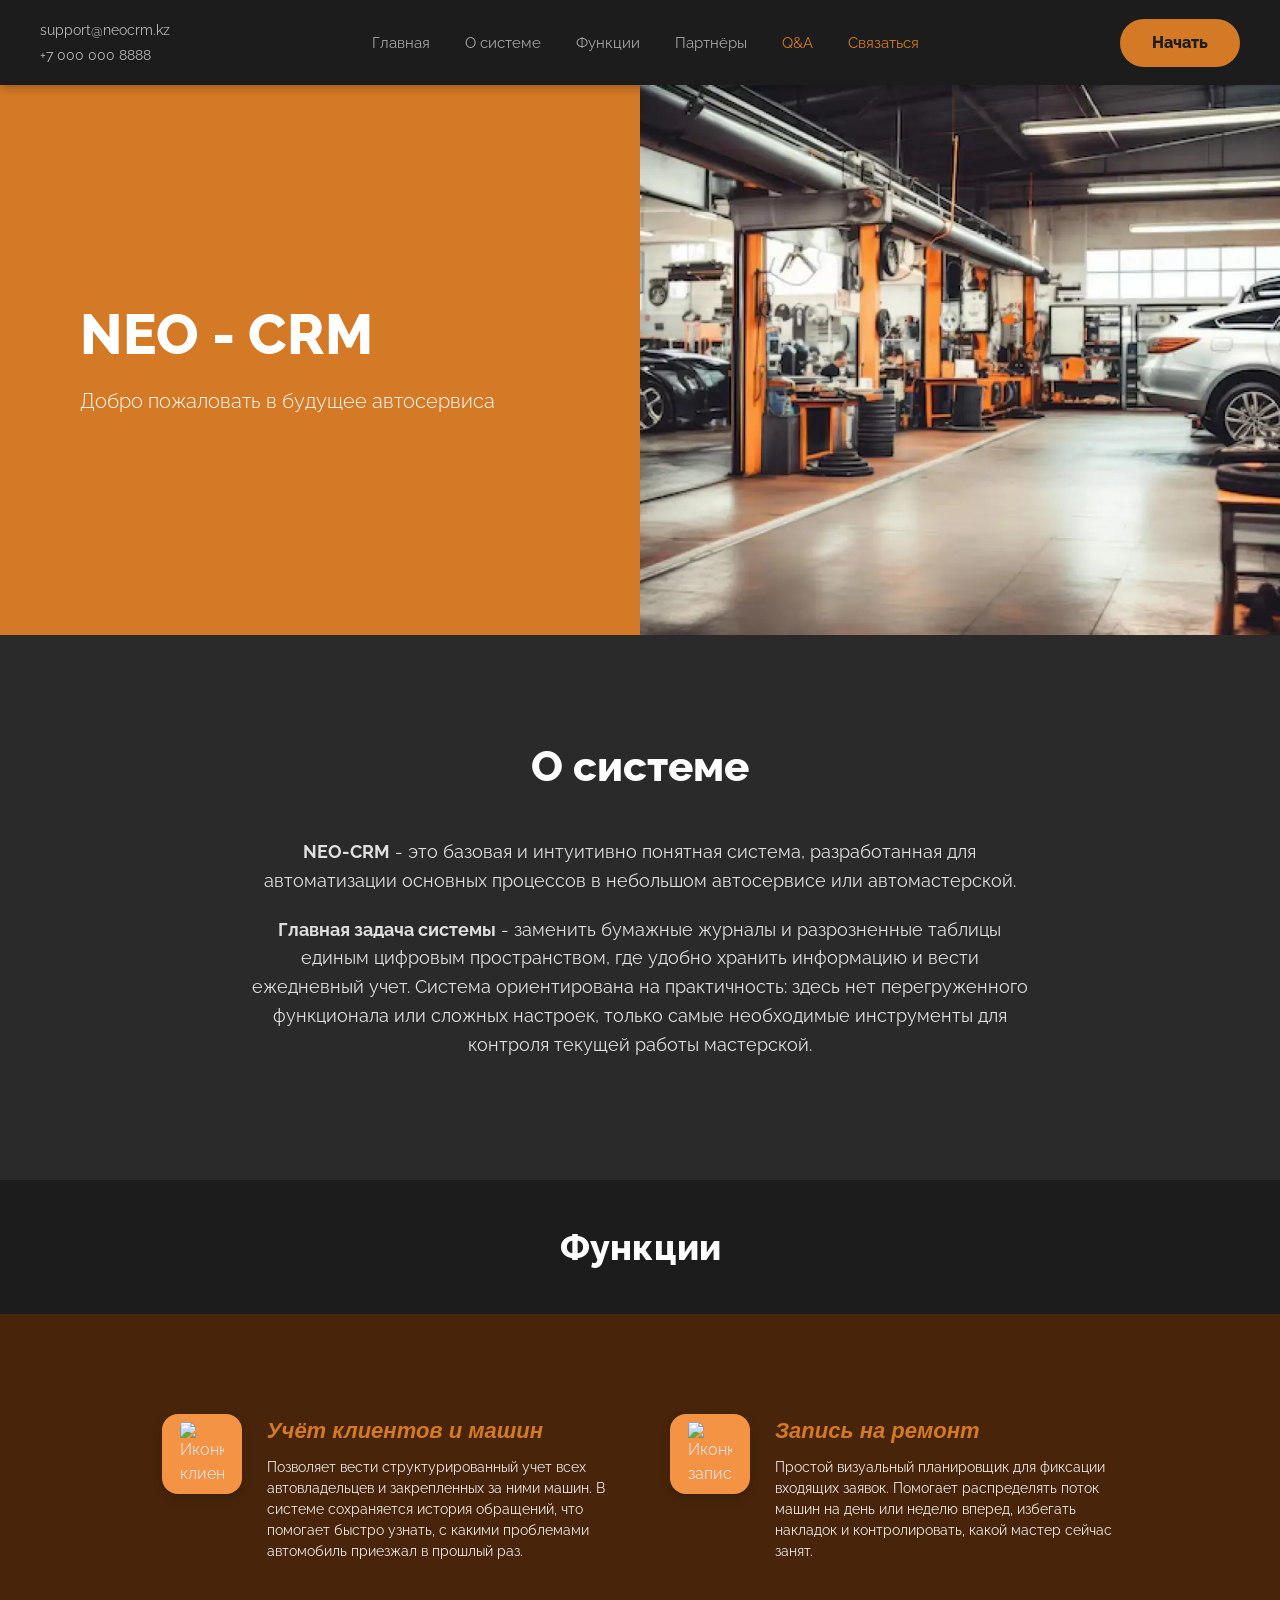
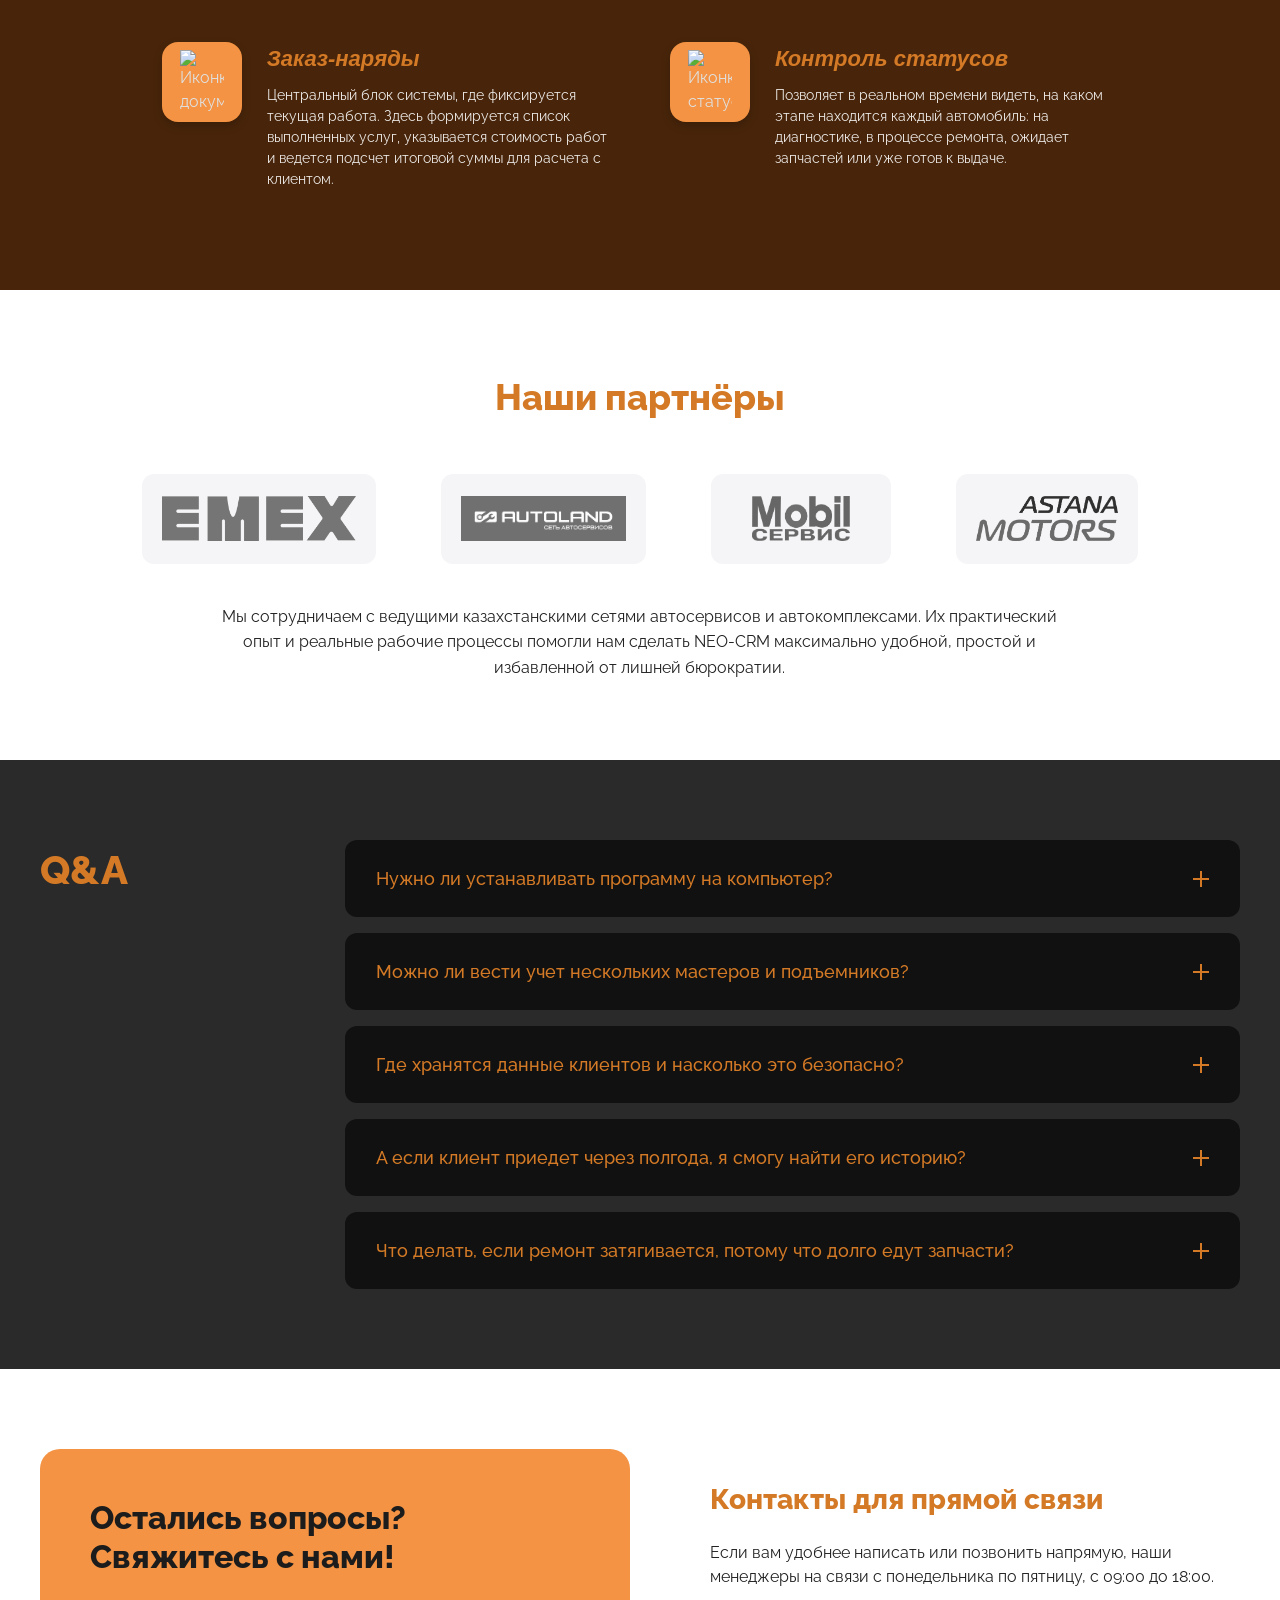
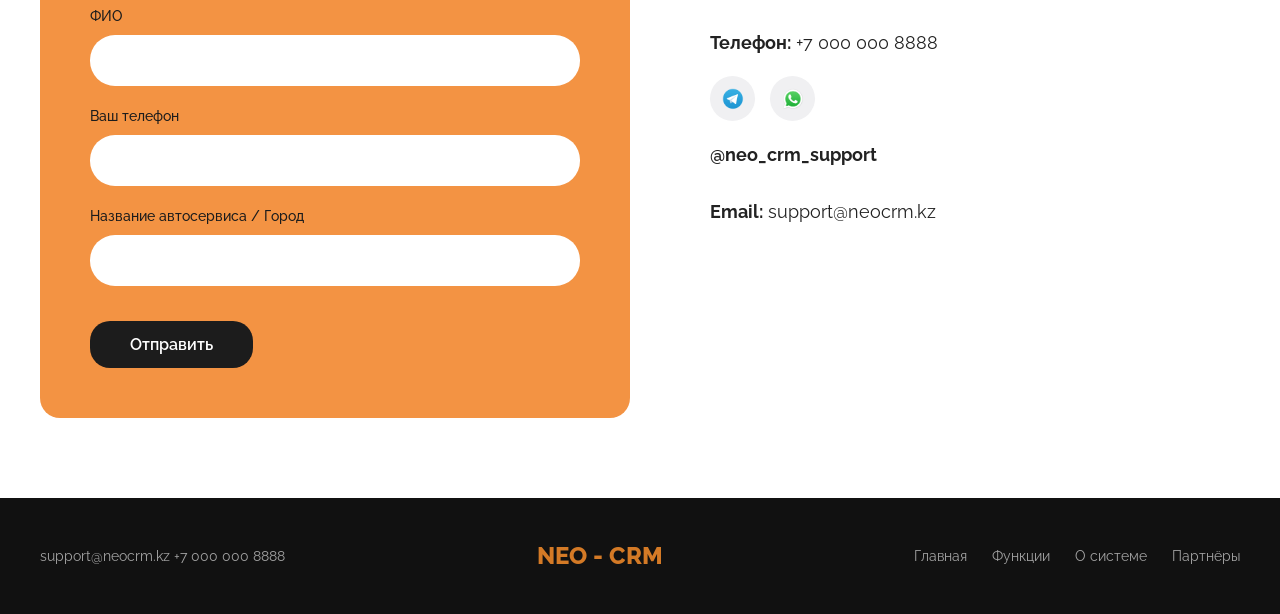
==== commit a03d7d8c: "fix(html):исправлен путь к svg иконкам Features" ====
--- a/index.html
+++ b/index.html
@@ -76,7 +76,7 @@
                         
                         <article class="feature-card">
                             <div class="feature-card__icon-wrapper">
-                                <img src="/img/clients.svg" alt="Иконка клиентов" class="feature-card__icon" loading="lazy">
+                                <img src="/neo-crm-206/img/clients.svg" alt="Иконка клиентов" class="feature-card__icon" loading="lazy">
                             </div>
                             <div class="feature-card__info">
                                 <h3 class="feature-card__title">Учёт клиентов и машин</h3>
@@ -86,7 +86,7 @@
 
                         <article class="feature-card">
                             <div class="feature-card__icon-wrapper">
-                                <img src="/img/sign.svg" alt="Иконка записи" class="feature-card__icon" loading="lazy">
+                                <img src="/neo-crm-206/img/sign.svg" alt="Иконка записи" class="feature-card__icon" loading="lazy">
                             </div>
                             <div class="feature-card__info">
                                 <h3 class="feature-card__title">Запись на ремонт</h3>
@@ -96,7 +96,7 @@
 
                         <article class="feature-card">
                             <div class="feature-card__icon-wrapper">
-                                <img src="/img/order.svg" alt="Иконка документов" class="feature-card__icon" loading="lazy">
+                                <img src="/neo-crm-206/img/order.svg" alt="Иконка документов" class="feature-card__icon" loading="lazy">
                             </div>
                             <div class="feature-card__info">
                                 <h3 class="feature-card__title">Заказ-наряды</h3>
@@ -106,7 +106,7 @@
 
                         <article class="feature-card">
                             <div class="feature-card__icon-wrapper">
-                                <img src="/img/control.svg" alt="Иконка статусов" class="feature-card__icon" loading="lazy">
+                                <img src="/neo-crm-206/img/control.svg" alt="Иконка статусов" class="feature-card__icon" loading="lazy">
                             </div>
                             <div class="feature-card__info">
                                 <h3 class="feature-card__title">Контроль статусов</h3>
--- a/css/style.css
+++ b/css/style.css
@@ -343,13 +343,13 @@
     gap: 60px 40px;
 }
 
-.features-card {
+.feature-card {
     display: flex;
     gap: 25px;
     align-items: flex-start;
     padding: 20px;
     border-radius: 12px;
-    transition: transform 0.3 ease, background-color 0.3 ease;
+    transition: transform 0.3s ease, background-color 0.3s ease;
 }
 
 .feature-card:hover {
@@ -388,6 +388,69 @@
     line-height: 1.5;
 }
 
+.partners {
+    background-color: var(--color-white);
+    color: var(--color-text-dark);
+    padding: 80px 0;
+    text-align: center;
+}
+
+.partners__content {
+    grid-column: 2 / 12;
+}
+
+.partners__title {
+    font-size: 36px;
+    font-weight: 800;
+    color: var(--color-primary);
+    margin-bottom: 50px;
+}
+
+.partners__logos {
+    display: flex;
+    justify-content: space-between;
+    align-items: center;
+    margin-bottom: 40px;
+    flex-wrap: wrap;
+    gap: 25px;
+}
+
+.partners__logo-wrapper {
+    background-color: #F5F5F7; 
+    padding: 20px;
+    border-radius: 12px;
+    display: flex;
+    align-items: center;
+    justify-content: center;
+    min-width: 180px;
+    height: 90px;
+    transition: transform 0.3s ease, box-shadow 0.3s ease;
+}
+
+.partners__logo-wrapper:hover {
+    transform: scale(1.05);
+    box-shadow: 0 6px 20px rgba(0, 0, 0, 0.08);
+}
+
+.partners__logo {
+    max-height: 45px;
+    filter: grayscale(100%);
+    opacity: 0.8;
+    transition: all 0.3s ease;
+}
+
+.partners__logo-wrapper:hover .partners__logo {
+    filter: grayscale(0%);
+    opacity: 1;
+}
+
+.partners__text {
+    font-size: 16px;
+    max-width: 850px;
+    margin: 0 auto;
+    color: var(--color-text-dark);
+    line-height: 1.6;
+}
 
 .faq {
     background-color: var(--color-bg-dark);
@@ -646,3 +709,107 @@
 .footer__nav-link:hover{
     color: var(--color-primary);
 }
+
+
+@media (max-width: 1440px) {
+    .hero__title { font-size: 56px; }
+    .hero__subtitle { font-size: 20px; }
+    .faq__title { font-size: 40px; }
+    .features__grid { gap: 40px 20px; }
+}
+
+@media (max-width: 1024px) {
+    body.page {
+        --header-height: 70px;
+    }
+
+    
+    .header__burger {
+        display: block;
+    }
+
+    .header__nav {
+        position: fixed;
+        top: 0;
+        right: -100%;
+        width: 80%;
+        max-width: 400px;
+        height: 100vh;
+        background-color: var(--color-bg-darker);
+        z-index: 999;
+        padding: 100px 40px 40px 40px;
+        box-shadow: -5px 0 20px rgba(0,0,0,0.5);
+        align-items: flex-start;
+        justify-content: flex-start;
+        transition: right 0.4s cubic-bezier(0.1, 1, 0.1, 1);
+    }
+
+    .header__nav--open {
+        right: 0;
+    }
+
+    .header__nav-list {
+        flex-direction: column;
+        gap: 30px;
+        width: 100%;
+    }
+
+    .header__nav-link {
+        font-size: 20px;
+        display: block;
+        width: 100%;
+    }
+
+    .header__action {
+        margin-right: 30px;
+    }
+
+    .hero__content { padding: 60px 40px; }
+    .about__content { grid-column: 2 / 12; }
+    
+    .faq__sidebar { grid-column: span 12; margin-bottom: 20px; }
+    .faq__content { grid-column: span 12; }
+    
+    .contact__form-wrapper { grid-column: span 12; margin-bottom: 40px; }
+    .contact__info { grid-column: span 12; padding-left: 0; }
+}
+
+@media (max-width: 768px) {
+    .container { padding: 0 20px; }
+    .hero__wrapper { grid-template-columns: 1fr; }
+    .hero__content { grid-column: span 12; text-align: center; align-items: center; padding: 60px 20px;}
+    .hero__subtitle { max-width: 100%; }
+    .hero__image-wrapper { grid-column: span 12; min-height: 350px;}
+    
+    .about__content { grid-column: 1 / -1; padding: 0 10px; }
+    .about__title { font-size: 32px; }
+    
+    .features__grid { grid-template-columns: 1fr; grid-column: 1 / -1; }
+    
+    .partners__logos { justify-content: center; gap: 15px; }
+    .partners__content { grid-column: 1 / -1; }
+    
+    .footer__container {
+        flex-direction: column;
+        gap: 30px;
+        text-align: center;
+    }
+    .footer__contacts, .footer__nav {
+        align-items: center;
+        flex-direction: column;
+        gap: 15px;
+    }
+}
+
+@media (max-width: 320px) {
+    .hero__title { font-size: 36px; }
+    .button { padding: 10px 22px; font-size: 14px; }
+    .about__title { font-size: 26px; }
+    
+    .feature-card { flex-direction: column; align-items: center; text-align: center; padding: 10px; }
+    .faq-item__trigger { padding: 20px 15px; }
+    .faq-item__answer { padding: 0 15px 20px 15px; }
+    
+    .contact__form-wrapper { padding: 25px 15px; }
+    .contact__title { font-size: 24px; }
+}
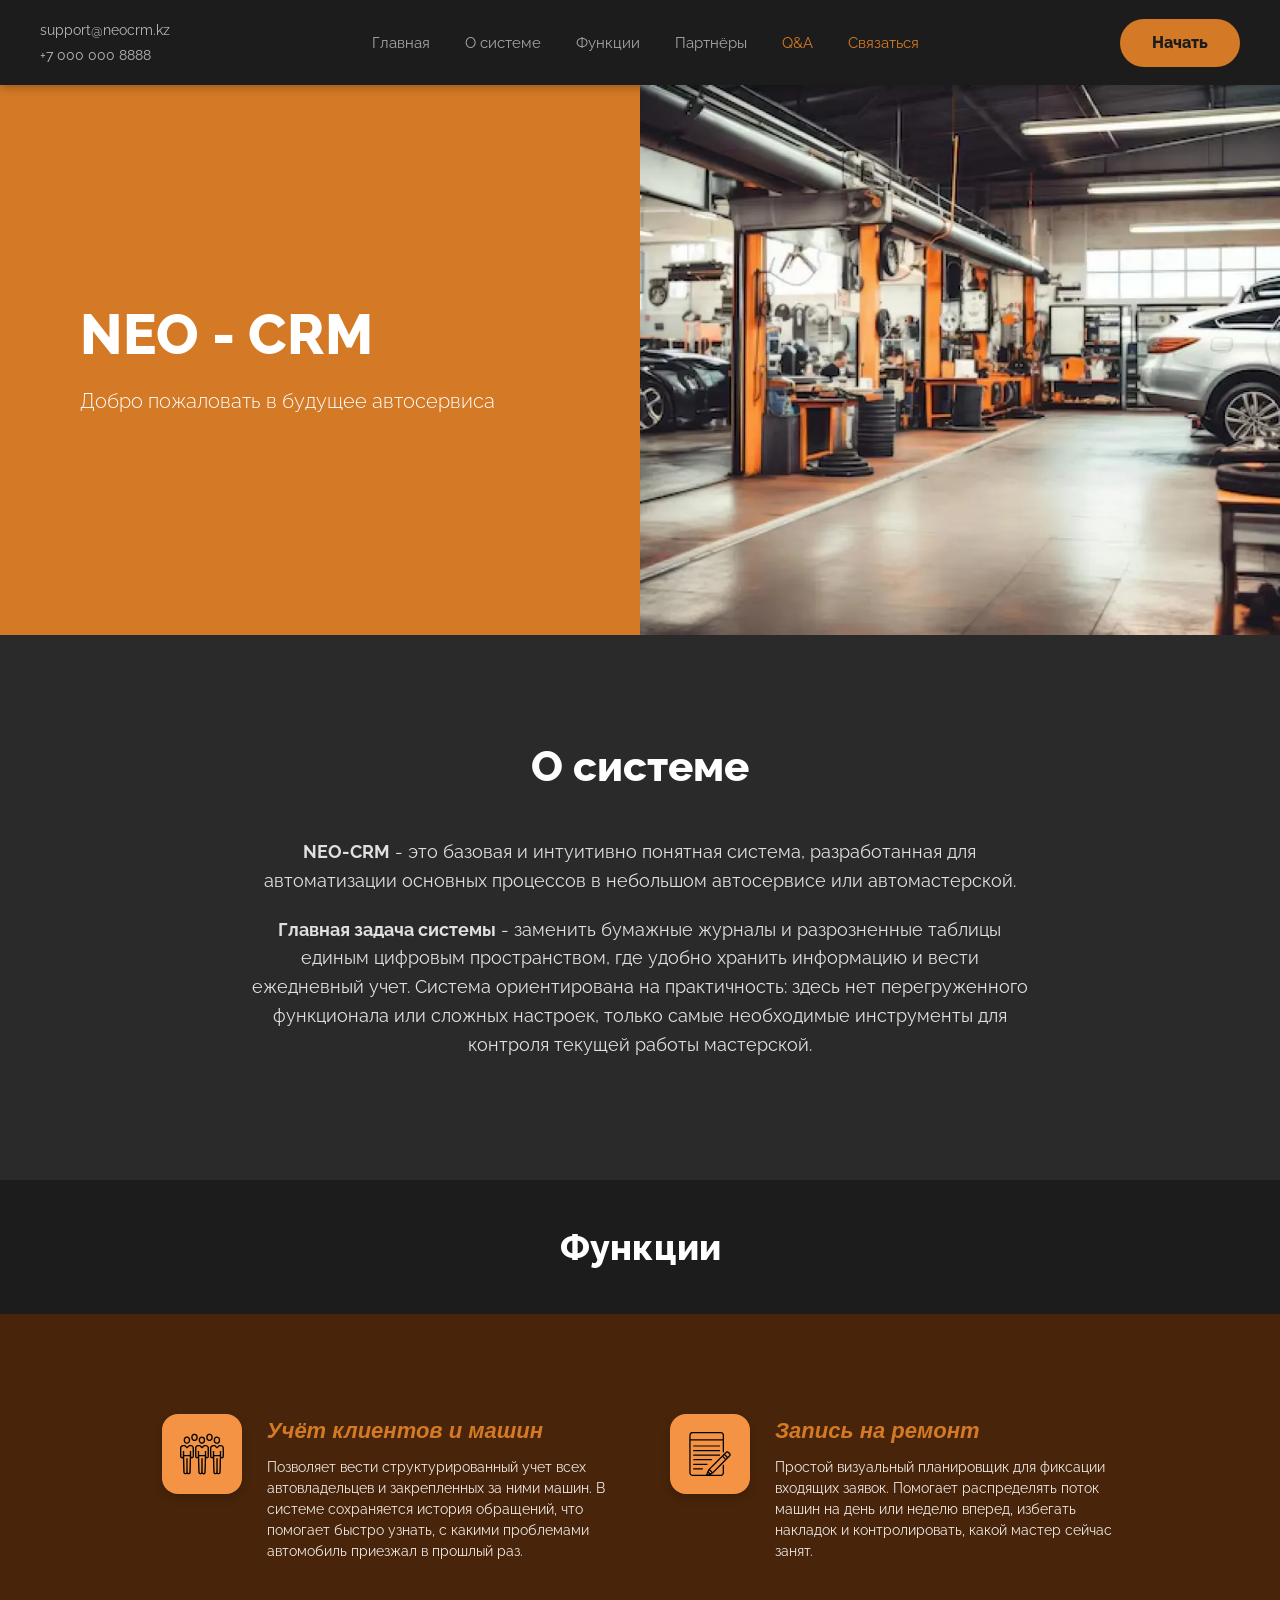
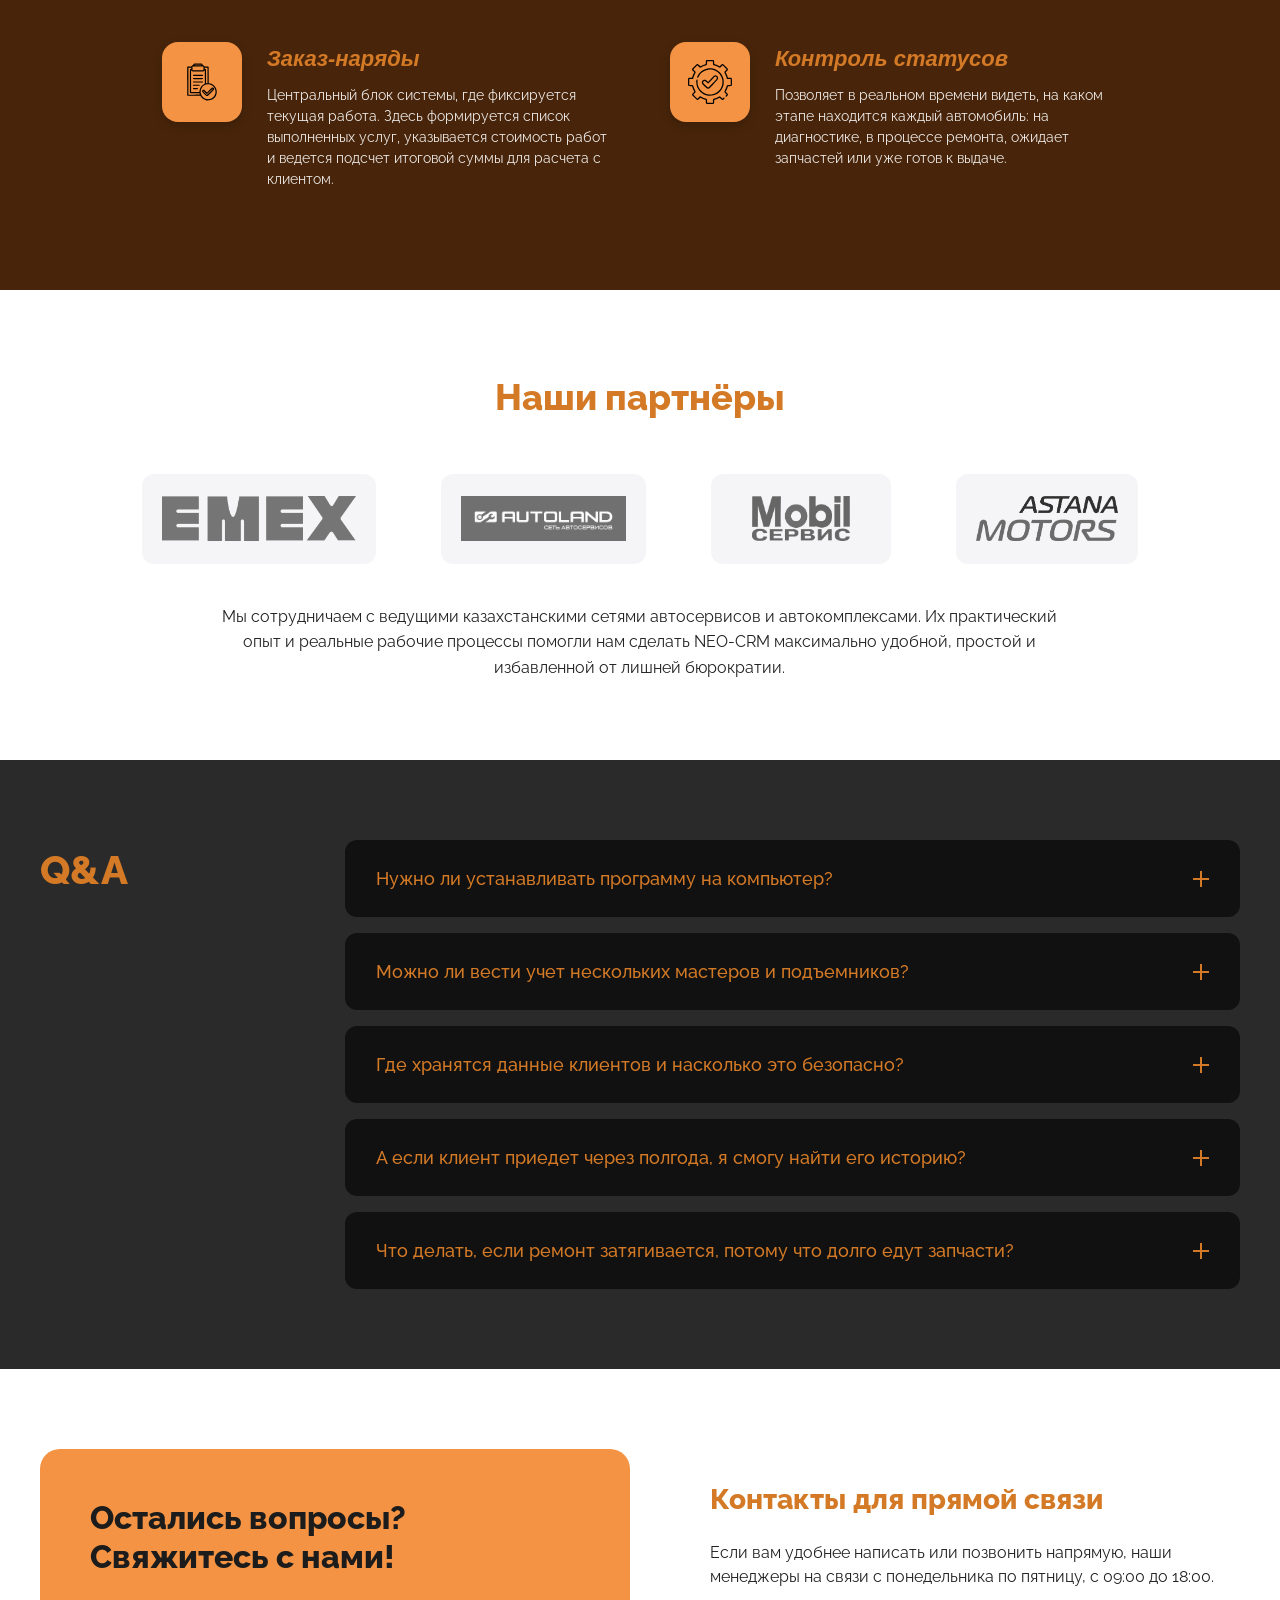
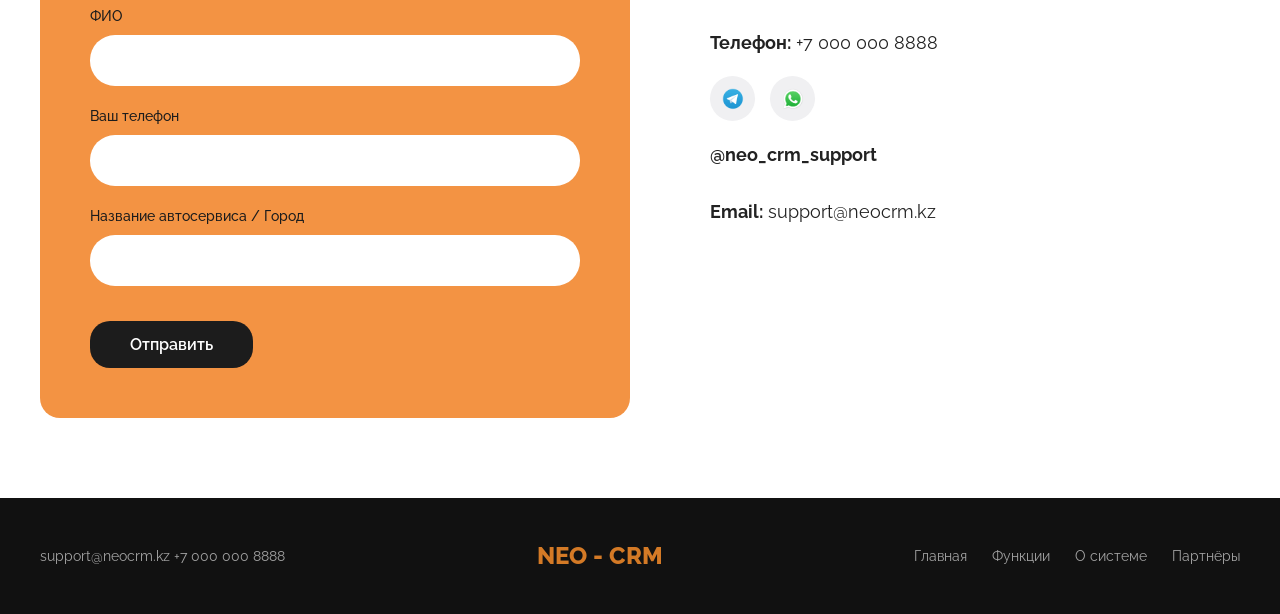
==== commit e9427c7d: "fix(html):корректировка пути к иконкам Features" ====
--- a/index.html
+++ b/index.html
@@ -76,7 +76,7 @@
                         
                         <article class="feature-card">
                             <div class="feature-card__icon-wrapper">
-                                <img src="/neo-crm-206/img/clients.svg" alt="Иконка клиентов" class="feature-card__icon" loading="lazy">
+                                <img src="img/clients.svg" alt="Иконка клиентов" class="feature-card__icon" loading="lazy">
                             </div>
                             <div class="feature-card__info">
                                 <h3 class="feature-card__title">Учёт клиентов и машин</h3>
@@ -86,7 +86,7 @@
 
                         <article class="feature-card">
                             <div class="feature-card__icon-wrapper">
-                                <img src="/neo-crm-206/img/sign.svg" alt="Иконка записи" class="feature-card__icon" loading="lazy">
+                                <img src="img/sign.svg" alt="Иконка записи" class="feature-card__icon" loading="lazy">
                             </div>
                             <div class="feature-card__info">
                                 <h3 class="feature-card__title">Запись на ремонт</h3>
@@ -96,7 +96,7 @@
 
                         <article class="feature-card">
                             <div class="feature-card__icon-wrapper">
-                                <img src="/neo-crm-206/img/order.svg" alt="Иконка документов" class="feature-card__icon" loading="lazy">
+                                <img src="img/order.svg" alt="Иконка документов" class="feature-card__icon" loading="lazy">
                             </div>
                             <div class="feature-card__info">
                                 <h3 class="feature-card__title">Заказ-наряды</h3>
@@ -106,7 +106,7 @@
 
                         <article class="feature-card">
                             <div class="feature-card__icon-wrapper">
-                                <img src="/neo-crm-206/img/control.svg" alt="Иконка статусов" class="feature-card__icon" loading="lazy">
+                                <img src="img/control.svg" alt="Иконка статусов" class="feature-card__icon" loading="lazy">
                             </div>
                             <div class="feature-card__info">
                                 <h3 class="feature-card__title">Контроль статусов</h3>
